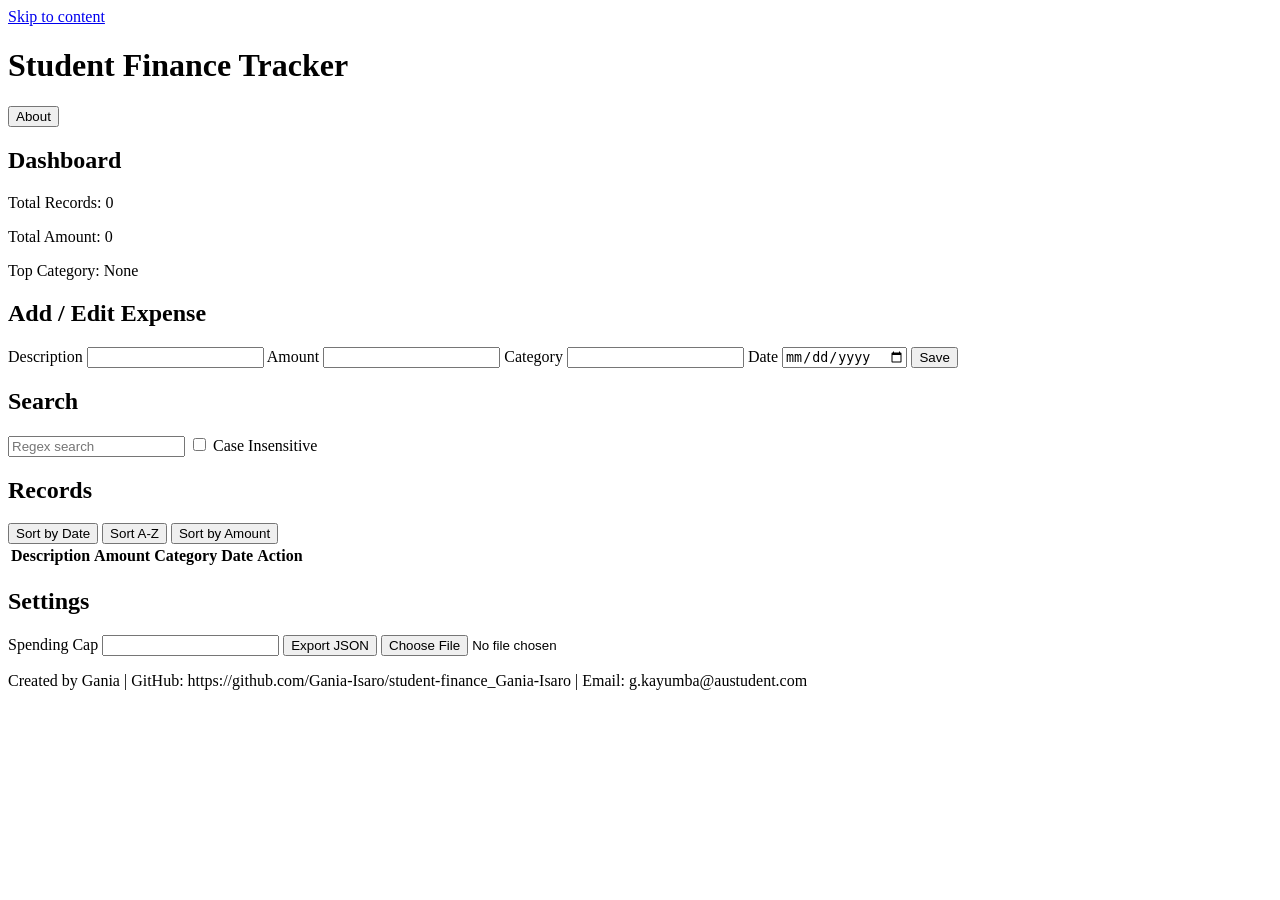
==== index.html @ bbc08b6c "HTML commit" ====
<!DOCTYPE html>
<html lang="en">
<head>
    <meta charset="UTF-8">
    <title>Student Finance Tracker</title>
    <meta name="viewport" content="width=device-width, initial-scale=1.0">
    <link rel="stylesheet" href="styles/style.css">
</head>
<body>

<a href="#main" class="skip-link">Skip to content</a>

<header>
    <h1>Student Finance Tracker</h1>
</header>

<nav>
    <button id="about-btn">About</button>
</nav>

<main id="main">

<section id="dashboard">
    <h2>Dashboard</h2>
    <p>Total Records: <span id="total-count">0</span></p>
    <p>Total Amount: <span id="total-amount">0</span></p>
    <p>Top Category: <span id="top-category">None</span></p>
    <div id="last-7-days"></div>

    <p id="cap-message" role="status" aria-live="polite"></p>
</section>

<section id="form-section">
    <h2>Add / Edit Expense</h2>

    <form id="expense-form">

        <label>Description
            <input type="text" id="description" required>
            <small class="error" id="desc-error"></small>
        </label>

        <label>Amount
            <input type="text" id="amount" required>
            <small class="error" id="amount-error"></small>
        </label>

        <label>Category
            <input type="text" id="category" required>
            <small class="error" id="category-error"></small>
        </label>

        <label>Date
            <input type="date" id="date" required>
            <small class="error" id="date-error"></small>
        </label>

        <button type="submit">Save</button>

    </form>
</section>

<section>
    <h2>Search</h2>

    <input type="text" id="search-input" placeholder="Regex search">
    <label>
        <input type="checkbox" id="case-checkbox">
        Case Insensitive
    </label>
</section>

<section>
    <h2>Records</h2>

    <div class="sort-buttons">
        <button id="sort-date">Sort by Date</button>
        <button id="sort-desc">Sort A-Z</button>
        <button id="sort-amount">Sort by Amount</button>
    </div>

    <table id="records-table">
        <thead>
            <tr>
                <th>Description</th>
                <th>Amount</th>
                <th>Category</th>
                <th>Date</th>
                <th>Action</th>
            </tr>
        </thead>
        <tbody></tbody>
    </table>
</section>

<section id="settings">
    <h2>Settings</h2>

    <label>Spending Cap
        <input type="number" id="cap-input">
    </label>

    <button id="export-btn">Export JSON</button>
    <input type="file" id="import-file">
</section>

</main>

<footer>
    <p>Created by Gania | GitHub: https://github.com/Gania-Isaro/student-finance_Gania-Isaro | Email: g.kayumba@austudent.com</p>
</footer>

<script type="module" src="scripts/app.js"></script>

</body>
</html>
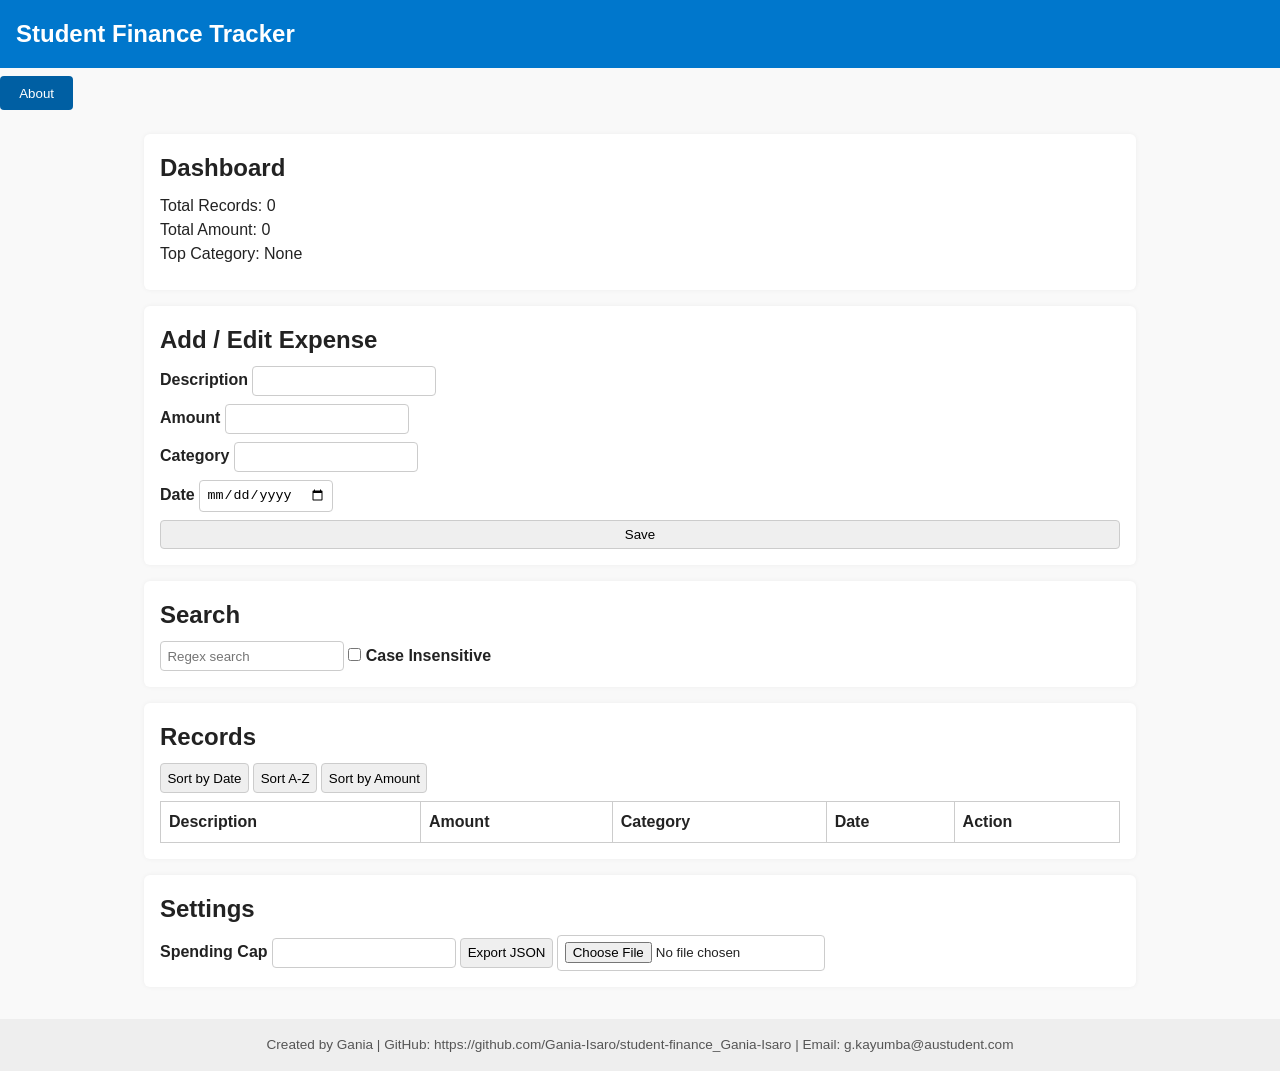
==== commit 4b6ab6c5: "Compressing all js files to form one" ====
--- a/index.html
+++ b/index.html
@@ -110,7 +110,7 @@
     <p>Created by Gania | GitHub: https://github.com/Gania-Isaro/student-finance_Gania-Isaro | Email: g.kayumba@austudent.com</p>
 </footer>
 
-<script type="module" src="scripts/app.js"></script>
+<script src="scripts/app.js"></script>
 
 </body>
 </html>
--- a/styles/style.css
+++ b/styles/style.css
@@ -0,0 +1,230 @@
+/* =============================
+   RESET AND BASIC STYLES
+============================= */
+* {
+  margin: 0;
+  padding: 0;
+  box-sizing: border-box;
+}
+
+body {
+  font-family: Arial, sans-serif;
+  line-height: 1.5;
+  background: #f9f9f9;
+  color: #222;
+  min-height: 100vh;
+}
+
+/* Links */
+a {
+  color: #0077cc;
+  text-decoration: none;
+}
+
+a:hover, a:focus {
+  text-decoration: underline;
+}
+
+/* Skip link */
+.skip-link {
+  position: absolute;
+  top: -50px;
+  left: 0;
+  background: #0077cc;
+  color: white;
+  padding: 8px 16px;
+  z-index: 100;
+  transition: top 0.3s;
+}
+.skip-link:focus {
+  top: 0;
+}
+
+/* =============================
+   HEADER AND NAV
+============================= */
+header {
+  background: #0077cc;
+  color: white;
+  padding: 1rem;
+}
+
+header h1 {
+  font-size: 1.5rem;
+}
+
+nav {
+  margin: 0.5rem 0;
+}
+
+nav button {
+  padding: 0.5rem 1rem;
+  margin-right: 0.5rem;
+  background: #005fa3;
+  color: white;
+  border: none;
+  border-radius: 4px;
+  cursor: pointer;
+}
+
+nav button:hover, nav button:focus {
+  background: #003f70;
+  outline: 2px solid #ffdd57;
+}
+
+/* =============================
+   MAIN SECTIONS
+============================= */
+main {
+  padding: 1rem;
+}
+
+section {
+  background: white;
+  padding: 1rem;
+  margin-bottom: 1rem;
+  border-radius: 6px;
+  box-shadow: 0 0 5px rgba(0,0,0,0.05);
+}
+
+/* Headings */
+section h2 {
+  margin-bottom: 0.5rem;
+}
+
+/* =============================
+   FORM STYLES
+============================= */
+form {
+  display: flex;
+  flex-direction: column;
+  gap: 0.5rem;
+}
+
+label {
+  font-weight: bold;
+}
+
+input, select, button {
+  padding: 0.4rem;
+  border-radius: 4px;
+  border: 1px solid #ccc;
+}
+
+input:focus, select:focus, button:focus {
+  outline: 2px solid #0077cc;
+  border-color: #0077cc;
+}
+
+/* Inline errors */
+.error {
+  color: #d93025;
+  font-size: 0.85rem;
+}
+
+/* =============================
+   TABLE STYLES
+============================= */
+table {
+  width: 100%;
+  border-collapse: collapse;
+  margin-top: 0.5rem;
+}
+
+th, td {
+  border: 1px solid #ccc;
+  padding: 0.5rem;
+  text-align: left;
+}
+
+tbody tr:nth-child(even) {
+  background: #f4f4f4;
+}
+
+/* Buttons in table */
+table button {
+  padding: 0.2rem 0.5rem;
+  background: #0077cc;
+  color: white;
+  border-radius: 4px;
+}
+
+table button:hover, table button:focus {
+  background: #005fa3;
+}
+
+/* =============================
+   DASHBOARD CHART
+============================= */
+#last-7-days {
+  display: flex;
+  gap: 4px;
+  margin-top: 0.5rem;
+}
+
+#last-7-days div {
+  flex: 1;
+  background: #0077cc;
+  border-radius: 4px;
+  transition: height 0.3s;
+}
+
+/* =============================
+   CARDS FOR MOBILE
+============================= */
+#cards-container {
+  display: none;
+  gap: 1rem;
+}
+
+.card {
+  padding: 0.5rem;
+  border: 1px solid #ccc;
+  border-radius: 6px;
+  background: white;
+  box-shadow: 0 2px 4px rgba(0,0,0,0.05);
+}
+
+/* =============================
+   FOOTER
+============================= */
+footer {
+  text-align: center;
+  padding: 1rem;
+  background: #eee;
+  font-size: 0.85rem;
+  color: #555;
+}
+
+/* =============================
+   MEDIA QUERIES
+============================= */
+/* Mobile first already done */
+
+/* Tablet */
+@media (min-width: 768px) {
+  nav {
+    display: flex;
+    gap: 0.5rem;
+  }
+  #cards-container {
+    display: none;
+  }
+  table {
+    display: table;
+  }
+}
+
+/* Desktop */
+@media (min-width: 1024px) {
+  main {
+    max-width: 1024px;
+    margin: 0 auto;
+  }
+  nav button {
+    padding: 0.6rem 1.2rem;
+  }
+  #last-7-days div {
+    height: 25px;
+  }
+}
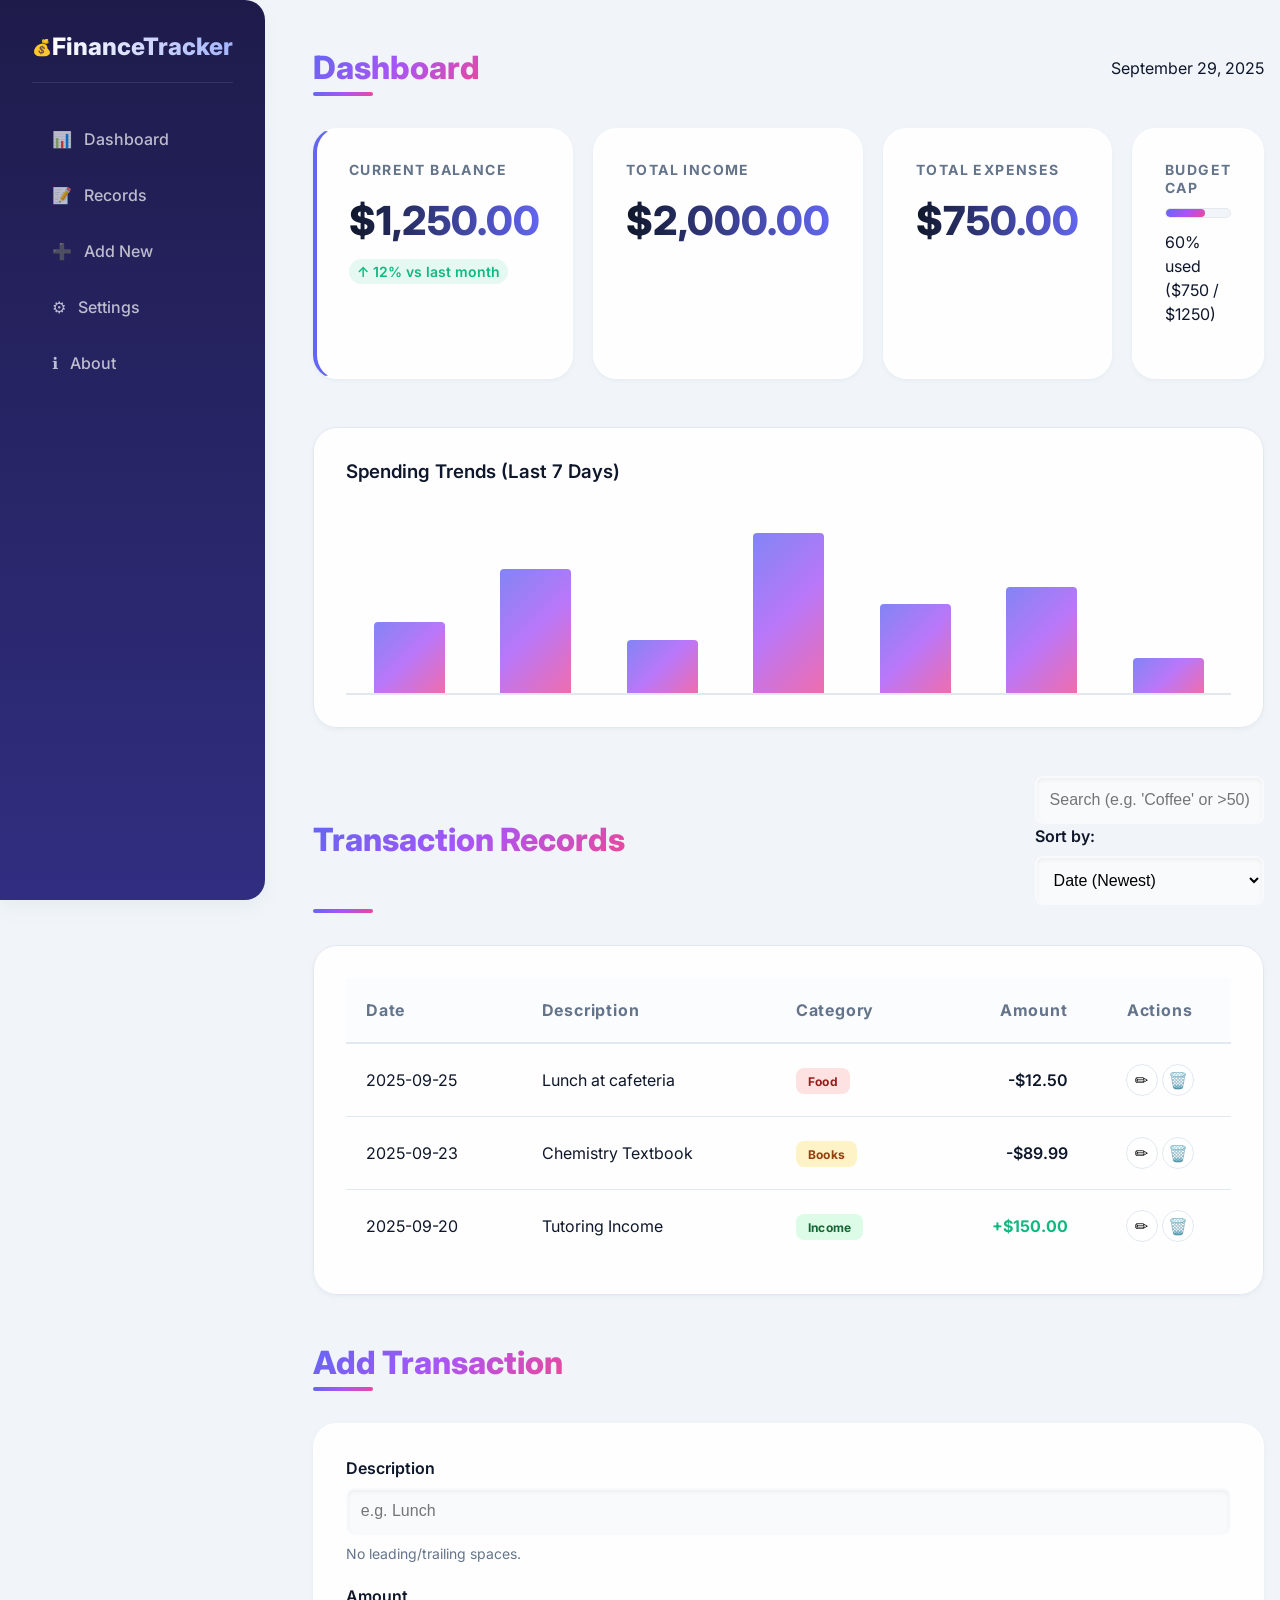
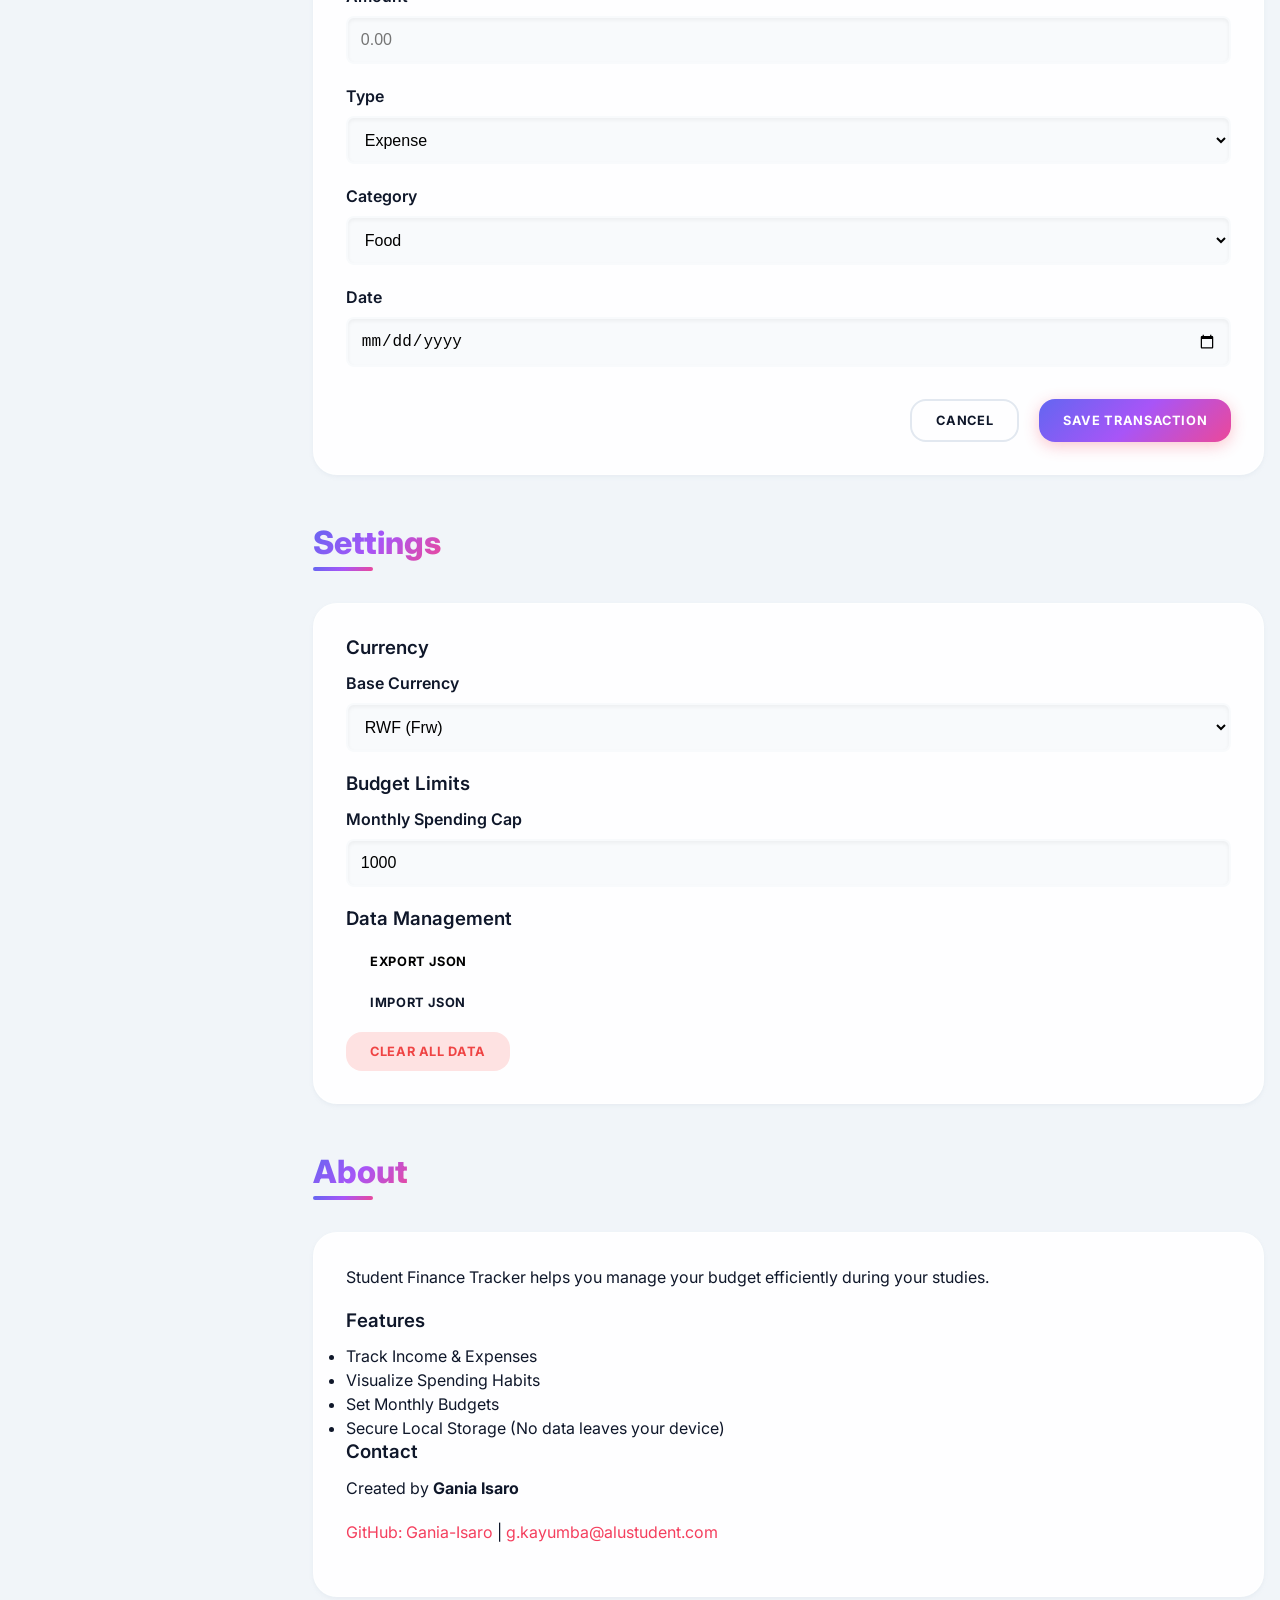
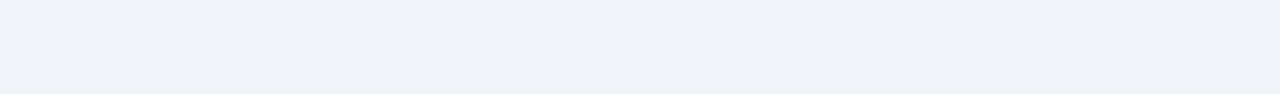
==== commit 5d40b79d: "Restucturing" ====
--- a/index.html
+++ b/index.html
@@ -1,116 +1,300 @@
 <!DOCTYPE html>
 <html lang="en">
+
 <head>
     <meta charset="UTF-8">
+    <meta name="viewport" content="width=device-width, initial-scale=1.0">
+    <meta name="description" content="A simple, responsive student finance tracker to manage budgets and transactions.">
     <title>Student Finance Tracker</title>
-    <meta name="viewport" content="width=device-width, initial-scale=1.0">
-    <link rel="stylesheet" href="styles/style.css">
+
+    <!-- Google Fonts for better typography -->
+    <link rel="preconnect" href="https://fonts.googleapis.com">
+    <link rel="preconnect" href="https://fonts.gstatic.com" crossorigin>
+    <link href="https://fonts.googleapis.com/css2?family=Inter:wght@300;400;500;600;700&display=swap" rel="stylesheet">
+
+    <!-- Custom styles for a premium look -->
+    <link rel="stylesheet" href="styles/variables.css">
+    <link rel="stylesheet" href="styles/base.css">
+    <link rel="stylesheet" href="styles/layout.css">
+    <link rel="stylesheet" href="styles/components.css">
 </head>
+
 <body>
-
-<a href="#main" class="skip-link">Skip to content</a>
-
-<header>
-    <h1>Student Finance Tracker</h1>
-</header>
-
-<nav>
-    <button id="about-btn">About</button>
-</nav>
-
-<main id="main">
-
-<section id="dashboard">
-    <h2>Dashboard</h2>
-    <p>Total Records: <span id="total-count">0</span></p>
-    <p>Total Amount: <span id="total-amount">0</span></p>
-    <p>Top Category: <span id="top-category">None</span></p>
-    <div id="last-7-days"></div>
-
-    <p id="cap-message" role="status" aria-live="polite"></p>
-</section>
-
-<section id="form-section">
-    <h2>Add / Edit Expense</h2>
-
-    <form id="expense-form">
-
-        <label>Description
-            <input type="text" id="description" required>
-            <small class="error" id="desc-error"></small>
-        </label>
-
-        <label>Amount
-            <input type="text" id="amount" required>
-            <small class="error" id="amount-error"></small>
-        </label>
-
-        <label>Category
-            <input type="text" id="category" required>
-            <small class="error" id="category-error"></small>
-        </label>
-
-        <label>Date
-            <input type="date" id="date" required>
-            <small class="error" id="date-error"></small>
-        </label>
-
-        <button type="submit">Save</button>
-
-    </form>
-</section>
-
-<section>
-    <h2>Search</h2>
-
-    <input type="text" id="search-input" placeholder="Regex search">
-    <label>
-        <input type="checkbox" id="case-checkbox">
-        Case Insensitive
-    </label>
-</section>
-
-<section>
-    <h2>Records</h2>
-
-    <div class="sort-buttons">
-        <button id="sort-date">Sort by Date</button>
-        <button id="sort-desc">Sort A-Z</button>
-        <button id="sort-amount">Sort by Amount</button>
+    <input type="checkbox" id="sidebar-toggle" class="visually-hidden">
+    <a href="#main-content" class="skip-link">Skip to main content</a>
+
+    <!-- ARIA Live Region for Status Updates -->
+    <div id="status-message" role="status" aria-live="polite" class="visually-hidden"></div>
+
+    <div class="app-container">
+        <!-- Sidebar Navigation - Access all key areas -->
+        <nav class="sidebar" aria-label="Main Navigation">
+            <div class="sidebar-header">
+                <span class="logo-icon">💰</span>
+                <h1 class="logo-text">FinanceTracker</h1>
+                <label for="sidebar-toggle" class="menu-toggle" aria-label="Toggle menu" role="button">
+                    <span class="hamburger">☰</span>
+                </label>
+            </div>
+
+            <ul class="nav-links">
+                <li><a href="#dashboard" class="nav-link">
+                        <span class="icon">📊</span> Dashboard
+                    </a></li>
+                <li><a href="#records" class="nav-link">
+                        <span class="icon">📝</span> Records
+                    </a></li>
+                <li><a href="#add-transaction" class="nav-link">
+                        <span class="icon">➕</span> Add New
+                    </a></li>
+                <li><a href="#settings" class="nav-link">
+                        <span class="icon">⚙️</span> Settings
+                    </a></li>
+                <li><a href="#about" class="nav-link">
+                        <span class="icon">ℹ️</span> About
+                    </a></li>
+            </ul>
+
+
+        </nav>
+
+        <!-- Main Content Area - Where the data lives -->
+        <main id="main-content" class="main-content">
+
+            <!-- Dashboard Section - Overview of financial health -->
+            <section id="dashboard" class="view-section">
+                <header class="section-header">
+                    <h2>Dashboard</h2>
+                    <div class="date-display">September 29, 2025</div>
+                </header>
+
+                <div class="stats-grid">
+                    <div class="stat-card balance" style="border-left: 4px solid var(--primary-color);">
+                        <h3>Current Balance</h3>
+                        <p class="amount">$1,250.00</p>
+                        <span class="trend positive">↑ 12% vs last month</span>
+                    </div>
+                    <div class="stat-card income">
+                        <h3>Total Income</h3>
+                        <p class="amount">$2,000.00</p>
+                    </div>
+                    <div class="stat-card expense">
+                        <h3>Total Expenses</h3>
+                        <p class="amount">$750.00</p>
+                    </div>
+                    <div class="stat-card budget">
+                        <h3>Budget Cap</h3>
+                        <div class="progress-bar-container">
+                            <div class="progress-bar" style="width: 60%"></div>
+                        </div>
+                        <p class="meta">60% used ($750 / $1250)</p>
+                    </div>
+                </div>
+
+                <!-- Chart Placeholder - Visualizing spending trends -->
+                <div class="chart-container">
+                    <h3>Spending Trends (Last 7 Days)</h3>
+                    <div class="chart-placeholder">
+                        <div class="bar" style="height: 40%; background: var(--accent-gradient);" title="Mon: $40">
+                        </div>
+                        <div class="bar" style="height: 70%; background: var(--accent-gradient);" title="Tue: $70">
+                        </div>
+                        <div class="bar" style="height: 30%; background: var(--accent-gradient);" title="Wed: $30">
+                        </div>
+                        <div class="bar" style="height: 90%; background: var(--accent-gradient);" title="Thu: $90">
+                        </div>
+                        <div class="bar" style="height: 50%; background: var(--accent-gradient);" title="Fri: $50">
+                        </div>
+                        <div class="bar" style="height: 60%; background: var(--accent-gradient);" title="Sat: $60">
+                        </div>
+                        <div class="bar" style="height: 20%; background: var(--accent-gradient);" title="Sun: $20">
+                        </div>
+                    </div>
+                </div>
+            </section>
+
+            <!-- Records Section - Detailed list of all transactions -->
+            <section id="records" class="view-section">
+                <header class="section-header">
+                    <h2>Transaction Records</h2>
+                    <div class="actions">
+                        <div class="search-box">
+                            <label for="search" class="visually-hidden">Search transactions</label>
+                            <input type="text" id="search" placeholder="Search (e.g. 'Coffee' or >50)">
+                        </div>
+                        <div class="sort-controls">
+                            <label for="sort">Sort by:</label>
+                            <select id="sort">
+                                <option value="date-desc">Date (Newest)</option>
+                                <option value="date-asc">Date (Oldest)</option>
+                                <option value="amount-desc">Amount (High-Low)</option>
+                                <option value="amount-asc">Amount (Low-High)</option>
+                            </select>
+                        </div>
+                    </div>
+                </header>
+
+                <!-- Responsive Table - Adapts to mobile screens -->
+                <div class="table-container">
+                    <table class="data-table">
+                        <thead>
+                            <tr>
+                                <th>Date</th>
+                                <th>Description</th>
+                                <th>Category</th>
+                                <th class="text-right">Amount</th>
+                                <th class="text-center">Actions</th>
+                            </tr>
+                        </thead>
+                        <tbody>
+                            <!-- Example Data Rows -->
+                            <tr>
+                                <td data-label="Date">2025-09-25</td>
+                                <td data-label="Description">Lunch at cafeteria</td>
+                                <td data-label="Category"><span class="badge category-food">Food</span></td>
+                                <td data-label="Amount" class="text-right amount-negative">-$12.50</td>
+                                <td data-label="Actions" class="text-center">
+                                    <button class="btn-icon edit" aria-label="Edit">✏️</button>
+                                    <button class="btn-icon delete" aria-label="Delete">🗑️</button>
+                                </td>
+                            </tr>
+                            <tr>
+                                <td data-label="Date">2025-09-23</td>
+                                <td data-label="Description">Chemistry Textbook</td>
+                                <td data-label="Category"><span class="badge category-books">Books</span></td>
+                                <td data-label="Amount" class="text-right amount-negative">-$89.99</td>
+                                <td data-label="Actions" class="text-center">
+                                    <button class="btn-icon edit" aria-label="Edit">✏️</button>
+                                    <button class="btn-icon delete" aria-label="Delete">🗑️</button>
+                                </td>
+                            </tr>
+                            <tr>
+                                <td data-label="Date">2025-09-20</td>
+                                <td data-label="Description">Tutoring Income</td>
+                                <td data-label="Category"><span class="badge category-income">Income</span></td>
+                                <td data-label="Amount" class="text-right amount-positive">+$150.00</td>
+                                <td data-label="Actions" class="text-center">
+                                    <button class="btn-icon edit" aria-label="Edit">✏️</button>
+                                    <button class="btn-icon delete" aria-label="Delete">🗑️</button>
+                                </td>
+                            </tr>
+                        </tbody>
+                    </table>
+                </div>
+            </section>
+
+            <!-- Add Transaction Section - Form to input new expenses/income -->
+            <section id="add-transaction" class="view-section">
+                <header class="section-header">
+                    <h2>Add Transaction</h2>
+                </header>
+                <form class="entry-form">
+                    <div class="form-group">
+                        <label for="desc">Description</label>
+                        <input type="text" id="desc" required placeholder="e.g. Lunch">
+                        <small class="hint">No leading/trailing spaces.</small>
+                    </div>
+
+                    <div class="form-row">
+                        <div class="form-group">
+                            <label for="amount">Amount</label>
+                            <input type="number" id="amount" step="0.01" required placeholder="0.00">
+                        </div>
+                        <div class="form-group">
+                            <label for="type">Type</label>
+                            <select id="type">
+                                <option value="expense">Expense</option>
+                                <option value="income">Income</option>
+                            </select>
+                        </div>
+                    </div>
+
+                    <div class="form-row">
+                        <div class="form-group">
+                            <label for="category">Category</label>
+                            <select id="category">
+                                <option value="Food">Food</option>
+                                <option value="Transport">Transport</option>
+                                <option value="Books">Books</option>
+                                <option value="Entertainment">Entertainment</option>
+                                <option value="Fees">Fees</option>
+                                <option value="Other">Other</option>
+                            </select>
+                        </div>
+                        <div class="form-group">
+                            <label for="date">Date</label>
+                            <input type="date" id="date" required>
+                        </div>
+                    </div>
+
+                    <div class="form-actions">
+                        <button type="button" class="btn btn-secondary">Cancel</button>
+                        <button type="submit" class="btn btn-primary">Save Transaction</button>
+                    </div>
+                </form>
+            </section>
+
+            <!-- Settings Section - Configure currency and budget limits -->
+            <section id="settings" class="view-section">
+                <header class="section-header">
+                    <h2>Settings</h2>
+                </header>
+                <div class="settings-card">
+                    <h3>Currency</h3>
+                    <div class="form-group">
+                        <label for="currency-select">Base Currency</label>
+                        <select id="currency-select">
+                            <option value="RWF">RWF (Frw)</option>
+                            <option value="USD">USD ($)</option>
+                            <option value="EUR">EUR (€)</option>
+                            <option value="GBP">GBP (£)</option>
+                        </select>
+                    </div>
+                    <h3>Budget Limits</h3>
+                    <div class="form-group">
+                        <label for="budget-cap">Monthly Spending Cap</label>
+                        <input type="number" id="budget-cap" value="1000">
+                    </div>
+
+                    <h3>Data Management</h3>
+                    <div class="data-actions">
+                        <button class="btn btn-outline">Export JSON</button>
+                        <label class="btn btn-outline">
+                            Import JSON <input type="file" hidden>
+                        </label>
+                        <button class="btn btn-danger">Clear All Data</button>
+                    </div>
+                </div>
+            </section>
+
+            <!-- About Section - Project info and contact details -->
+            <section id="about" class="view-section">
+                <header class="section-header">
+                    <h2>About</h2>
+                </header>
+                <div class="about-content">
+                    <p>Student Finance Tracker helps you manage your budget efficiently during your studies.</p>
+                    <h3>Features</h3>
+                    <ul>
+                        <li>Track Income & Expenses</li>
+                        <li>Visualize Spending Habits</li>
+                        <li>Set Monthly Budgets</li>
+                        <li>Secure Local Storage (No data leaves your device)</li>
+                    </ul>
+                    <h3>Contact</h3>
+                    <p>Created by <strong>Gania Isaro</strong></p>
+                    <p>
+                        <a href="https://github.com/Gania-Isaro" target="_blank">GitHub: Gania-Isaro</a> |
+                        <a href="mailto:g.kayumba@alustudent.com">g.kayumba@alustudent.com</a>
+                    </p>
+                </div>
+            </section>
+
+        </main>
     </div>
 
-    <table id="records-table">
-        <thead>
-            <tr>
-                <th>Description</th>
-                <th>Amount</th>
-                <th>Category</th>
-                <th>Date</th>
-                <th>Action</th>
-            </tr>
-        </thead>
-        <tbody></tbody>
-    </table>
-</section>
-
-<section id="settings">
-    <h2>Settings</h2>
-
-    <label>Spending Cap
-        <input type="number" id="cap-input">
-    </label>
-
-    <button id="export-btn">Export JSON</button>
-    <input type="file" id="import-file">
-</section>
-
-</main>
-
-<footer>
-    <p>Created by Gania | GitHub: https://github.com/Gania-Isaro/student-finance_Gania-Isaro | Email: g.kayumba@austudent.com</p>
-</footer>
-
-<script src="scripts/app.js"></script>
-
+    <!-- Main Logic (Pending Implementation) -->
+    <script type="module" src="scripts/app.js"></script>
 </body>
-</html>
+
+</html>
--- a/styles/variables.css
+++ b/styles/variables.css
@@ -0,0 +1,82 @@
+:root {
+    /* "Vibrant Glass" Theme */
+
+    /* Primary: Electric Indigo */
+    --primary-color: #6366f1;
+    --primary-dark: #4338ca;
+    --primary-light: #e0e7ff;
+
+    /* Secondary: Teal/Cyan */
+    --secondary-color: #06b6d4;
+
+    /* Accent: Hot Pink/Rose */
+    --accent-color: #f43f5e;
+
+    /* Gradients */
+    --accent-gradient: linear-gradient(135deg, #6366f1 0%, #a855f7 50%, #ec4899 100%);
+    --card-gradient: linear-gradient(145deg, #ffffff, #f8fafc);
+    --sidebar-gradient: linear-gradient(180deg, #1e1b4b 0%, #312e81 100%);
+
+    /* Backgrounds */
+    --background-body: #f1f5f9;
+    /* Light Grey */
+    --background-card: rgba(255, 255, 255, 0.9);
+    /* Slight transparency */
+
+    /* Text */
+    --text-main: #0f172a;
+    --text-muted: #64748b;
+    --text-on-dark: #f8fafc;
+
+    /* Status Colors */
+    --danger-color: #ef4444;
+    --success-color: #10b981;
+    --warning-color: #f59e0b;
+
+    /* Typography */
+    --font-main: 'Outfit', 'Inter', system-ui, sans-serif;
+    /* Outfit is trendy */
+    --font-size-sm: 0.875rem;
+    --font-size-base: 1rem;
+    --font-size-lg: 1.125rem;
+    --font-size-xl: 1.5rem;
+    --font-size-2xl: 2rem;
+
+    /* Spacing */
+    --spacing-xs: 0.5rem;
+    --spacing-sm: 0.75rem;
+    --spacing-md: 1.25rem;
+    /* More generous spacing */
+    --spacing-lg: 2rem;
+    --spacing-xl: 3rem;
+
+    /* Borders */
+    --radius-sm: 0.5rem;
+    --radius-md: 1rem;
+    --radius-lg: 1.5rem;
+    /* Very rounded 'modern' feel */
+    --border-color: #e2e8f0;
+
+    /* Shadows (Neumorphic/Glassy) */
+    --shadow-sm: 0 2px 4px rgba(148, 163, 184, 0.1);
+    --shadow-md: 0 8px 16px rgba(148, 163, 184, 0.1);
+    --shadow-lg: 0 12px 24px rgba(148, 163, 184, 0.15), 0 0 0 1px rgba(255, 255, 255, 0.5) inset;
+    --shadow-colored: 0 10px 20px -5px rgba(99, 102, 241, 0.4);
+}
+
+/* Dark Mode Overrides - "Cyber Dark" */
+@media (prefers-color-scheme: dark) {
+    :root {
+        --background-body: #0f172a;
+        /* Deep Navy */
+        --background-card: rgba(30, 41, 59, 0.7);
+        /* Deep Slate Glass */
+        --text-main: #f1f5f9;
+        --text-muted: #94a3b8;
+        --border-color: rgba(148, 163, 184, 0.1);
+        --shadow-sm: 0 2px 4px rgba(0, 0, 0, 0.2);
+        --shadow-md: 0 8px 16px rgba(0, 0, 0, 0.3);
+        --shadow-lg: 0 12px 24px rgba(0, 0, 0, 0.4), 0 0 0 1px rgba(255, 255, 255, 0.05) inset;
+        --card-gradient: linear-gradient(145deg, #1e293b, #0f172a);
+    }
+}
--- a/styles/base.css
+++ b/styles/base.css
@@ -0,0 +1,99 @@
+/* Reset & Base Styles */
+*,
+*::before,
+*::after {
+    box-sizing: border-box;
+    margin: 0;
+    padding: 0;
+}
+
+html {
+    scroll-behavior: smooth;
+    font-size: 100%;
+}
+
+body {
+    font-family: var(--font-main);
+    background-color: var(--background-body);
+    color: var(--text-main);
+    line-height: 1.5;
+    -webkit-font-smoothing: antialiased;
+}
+
+/* Typography */
+h1,
+h2,
+h3,
+h4,
+h5,
+h6 {
+    font-weight: 600;
+    line-height: 1.25;
+    margin-bottom: var(--spacing-sm);
+}
+
+p {
+    margin-bottom: var(--spacing-md);
+}
+
+a {
+    color: var(--accent-color);
+    text-decoration: none;
+    transition: color 0.2s ease;
+}
+
+a:hover {
+    color: var(--primary-dark);
+    text-decoration: underline;
+}
+
+mark {
+    background-color: var(--warning-color);
+    color: var(--text-main);
+    padding: 0 4px;
+    border-radius: 4px;
+    font-weight: 600;
+}
+
+/* Utilities */
+.visually-hidden {
+    position: absolute;
+    width: 1px;
+    height: 1px;
+    padding: 0;
+    margin: -1px;
+    overflow: hidden;
+    clip: rect(0, 0, 0, 0);
+    white-space: nowrap;
+    border: 0;
+}
+
+.text-right {
+    text-align: right;
+}
+
+.text-center {
+    text-align: center;
+}
+
+/* Buttons */
+button {
+    cursor: pointer;
+    font-family: inherit;
+    border: none;
+    background: none;
+}
+
+.skip-link {
+    position: absolute;
+    top: -40px;
+    left: 0;
+    background: var(--primary-color);
+    color: white;
+    padding: 8px;
+    z-index: 100;
+}
+
+.skip-link:focus {
+    top: 0;
+}
--- a/styles/layout.css
+++ b/styles/layout.css
@@ -0,0 +1,156 @@
+/* Layout Grid: Sidebar + Content */
+.app-container {
+    display: flex;
+    min-height: 100vh;
+    flex-direction: column;
+}
+
+/* Sidebar Navigation (Updated Design) */
+.sidebar {
+    background: var(--sidebar-gradient);
+    border-right: none;
+    width: 100%;
+    padding: var(--spacing-md);
+    display: flex;
+    flex-direction: column;
+    position: relative;
+    /* Changed from sticky for better mobile flow */
+    z-index: 100;
+    color: var(--text-on-dark);
+    box-shadow: var(--shadow-md);
+}
+
+.sidebar-header {
+    display: flex;
+    align-items: center;
+    justify-content: space-between;
+    margin-bottom: var(--spacing-lg);
+    padding-bottom: var(--spacing-md);
+    border-bottom: 1px solid rgba(255, 255, 255, 0.1);
+}
+
+.logo-text {
+    font-size: var(--font-size-xl);
+    background: linear-gradient(to right, #ffffff, #a5b4fc);
+    background-clip: text;
+    -webkit-background-clip: text;
+    -webkit-text-fill-color: transparent;
+    font-weight: 800;
+    margin: 0;
+}
+
+.menu-toggle {
+    display: block;
+    /* Show on mobile */
+    font-size: 1.5rem;
+    cursor: pointer;
+    color: white;
+}
+
+.nav-links {
+    list-style: none;
+    margin-bottom: auto;
+    display: none;
+    /* Hidden on mobile by default */
+    flex-direction: column;
+    gap: var(--spacing-xs);
+}
+
+.nav-link {
+    display: flex;
+    align-items: center;
+    padding: var(--spacing-sm) var(--spacing-md);
+    color: rgba(255, 255, 255, 0.7);
+    border-radius: var(--radius-md);
+    font-weight: 500;
+    transition: all 0.2s ease;
+}
+
+.nav-link:hover {
+    background: rgba(255, 255, 255, 0.1);
+    color: #ffffff;
+    transform: translateX(4px);
+}
+
+.nav-link .icon {
+    margin-right: var(--spacing-sm);
+}
+
+/* Mobile Menu Toggle (Checkbox Hack) */
+#sidebar-toggle:checked~.app-container .sidebar .nav-links {
+    display: flex;
+}
+
+#sidebar-toggle:checked~.app-container .sidebar {
+    height: auto;
+}
+
+
+
+/* Main Content Area */
+.main-content {
+    flex: 1;
+    padding: var(--spacing-lg);
+    max-width: 1400px;
+    width: 100%;
+    margin: 0 auto;
+    /* Removed display:none logic to fix "Empty Page" */
+}
+
+/* View Sections - Stacked with spacing */
+.view-section {
+    display: block;
+    /* Always visible */
+    margin-bottom: var(--spacing-xl);
+    scroll-margin-top: 100px;
+    /* For sticky header */
+    animation: fadeIn 0.5s ease-out;
+}
+
+/* Layout Animation */
+@keyframes fadeIn {
+    from {
+        opacity: 0;
+        transform: translateY(20px);
+    }
+
+    to {
+        opacity: 1;
+        transform: translateY(0);
+    }
+}
+
+/* Tablet & Desktop Layout */
+@media (min-width: 768px) {
+    .app-container {
+        flex-direction: row;
+    }
+
+    .sidebar {
+        width: 280px;
+        height: 100vh;
+        position: sticky;
+        top: 0;
+        padding: var(--spacing-lg);
+        border-radius: 0 20px 20px 0;
+        /* Unique styling */
+    }
+
+    .menu-toggle {
+        display: none;
+    }
+
+    .nav-links {
+        display: flex;
+    }
+
+
+
+    .main-content {
+        padding: var(--spacing-xl);
+    }
+
+    #sidebar-toggle:checked~.app-container .sidebar {
+        height: 100vh;
+    }
+}
--- a/styles/components.css
+++ b/styles/components.css
@@ -0,0 +1,395 @@
+/* Component Styles - Vibrant Theme */
+
+/* Header */
+.section-header {
+    display: flex;
+    flex-wrap: wrap;
+    align-items: center;
+    justify-content: space-between;
+    margin-bottom: var(--spacing-lg);
+    gap: var(--spacing-md);
+    position: relative;
+    padding-bottom: var(--spacing-xs);
+}
+
+.section-header h2 {
+    font-size: var(--font-size-2xl);
+    font-weight: 800;
+    margin: 0;
+    background: var(--accent-gradient);
+    -webkit-background-clip: text;
+    -webkit-text-fill-color: transparent;
+}
+
+.section-header::after {
+    content: '';
+    position: absolute;
+    bottom: 0;
+    left: 0;
+    width: 60px;
+    height: 4px;
+    background: var(--accent-gradient);
+    border-radius: 2px;
+}
+
+/* Stats Grid */
+.stats-grid {
+    display: grid;
+    grid-template-columns: 1fr;
+    gap: var(--spacing-md);
+    margin-bottom: var(--spacing-xl);
+}
+
+/* Content Cards (Glassmorphism) */
+.stat-card,
+.settings-card,
+.about-content,
+.chart-container,
+.table-container,
+.entry-form {
+    background: var(--background-card);
+    padding: var(--spacing-lg);
+    border-radius: var(--radius-lg);
+    box-shadow: var(--shadow-sm);
+    border: 1px solid rgba(255, 255, 255, 0.5);
+    backdrop-filter: blur(10px);
+    /* Glass effect */
+    transition: transform 0.3s ease, box-shadow 0.3s ease;
+}
+
+.stat-card:hover,
+.settings-card:hover {
+    transform: translateY(-5px);
+    box-shadow: var(--shadow-colored);
+}
+
+.stat-card h3 {
+    font-size: var(--font-size-sm);
+    color: var(--text-muted);
+    text-transform: uppercase;
+    letter-spacing: 0.1em;
+    font-weight: 700;
+    margin-bottom: var(--spacing-sm);
+}
+
+.stat-card .amount {
+    font-size: 2.5rem;
+    /* Bigger impact */
+    font-weight: 800;
+    color: var(--text-main);
+    margin: 0;
+    background: linear-gradient(to right, var(--text-main), var(--primary-color));
+    -webkit-background-clip: text;
+    -webkit-text-fill-color: transparent;
+}
+
+.stat-card .trend.positive {
+    color: var(--success-color);
+    font-weight: 600;
+    font-size: var(--font-size-sm);
+    display: inline-block;
+    margin-top: var(--spacing-xs);
+    background: rgba(16, 185, 129, 0.1);
+    padding: 2px 8px;
+    border-radius: 99px;
+}
+
+/* Progress Bar */
+.progress-bar-container {
+    background-color: var(--background-body);
+    height: 10px;
+    border-radius: 99px;
+    margin: var(--spacing-sm) 0;
+    overflow: hidden;
+    border: 1px solid rgba(0, 0, 0, 0.05);
+}
+
+.progress-bar {
+    background-image: var(--accent-gradient);
+    height: 100%;
+    border-radius: 99px;
+}
+
+/* Table Styles - Modern */
+.table-container {
+    overflow-x: auto;
+    -webkit-overflow-scrolling: touch;
+    /* Smooth scroll on iOS */
+    border-radius: var(--radius-lg);
+    box-shadow: var(--shadow-sm);
+    border: 1px solid var(--border-color);
+    max-width: 100%;
+    /* Ensure it doesn't break layout */
+}
+
+.data-table {
+    width: 100%;
+    border-collapse: separate;
+    border-spacing: 0;
+    background: transparent;
+    text-align: left;
+}
+
+.data-table th {
+    background-color: rgba(248, 250, 252, 0.5);
+    border-bottom: 2px solid var(--border-color);
+    color: var(--text-muted);
+    font-weight: 700;
+    letter-spacing: 0.05em;
+    padding: var(--spacing-md);
+}
+
+.data-table td {
+    border-bottom: 1px solid var(--border-color);
+    padding: var(--spacing-md);
+    vertical-align: middle;
+}
+
+.data-table tr:last-child td {
+    border-bottom: none;
+}
+
+/* Badges */
+.badge {
+    padding: 0.35rem 0.75rem;
+    border-radius: 8px;
+    font-weight: 700;
+    letter-spacing: 0.02em;
+    font-size: 0.75rem;
+}
+
+.category-food {
+    background: #fee2e2;
+    color: #991b1b;
+}
+
+.category-transport {
+    background: #e0f2fe;
+    color: #075985;
+}
+
+.category-books {
+    background: #fef3c7;
+    color: #92400e;
+}
+
+.category-income {
+    background: #dcfce7;
+    color: #166534;
+}
+
+.amount-positive {
+    color: var(--success-color);
+    font-weight: 700;
+}
+
+.amount-negative {
+    color: var(--text-main);
+    font-weight: 600;
+}
+
+/* Inputs & Forms */
+.form-group {
+    margin-bottom: var(--spacing-md);
+}
+
+label {
+    display: block;
+    margin-bottom: var(--spacing-xs);
+    font-weight: 600;
+    color: var(--text-main);
+}
+
+input,
+select,
+textarea {
+    width: 100%;
+    background: #f8fafc;
+    border: 2px solid transparent;
+    padding: 0.8rem;
+    border-radius: var(--radius-sm);
+    box-shadow: inset 0 2px 4px rgba(0, 0, 0, 0.05);
+    transition: all 0.2s;
+    font-size: var(--font-size-base);
+}
+
+input:focus,
+select:focus {
+    outline: none;
+    background: #fff;
+    border-color: var(--primary-color);
+    box-shadow: 0 0 0 4px rgba(99, 102, 241, 0.1);
+}
+
+.hint {
+    display: block;
+    margin-top: 0.5rem;
+    font-size: var(--font-size-sm);
+    color: var(--text-muted);
+}
+
+.form-actions {
+    display: flex;
+    justify-content: flex-end;
+    gap: var(--spacing-md);
+    margin-top: var(--spacing-lg);
+}
+
+/* Buttons */
+.btn {
+    padding: 0.75rem 1.5rem;
+    border-radius: var(--radius-md);
+    font-weight: 700;
+    text-transform: uppercase;
+    font-size: 0.8rem;
+    letter-spacing: 0.05em;
+    cursor: pointer;
+    transition: all 0.2s;
+}
+
+.btn-primary {
+    background-image: var(--accent-gradient);
+    box-shadow: 0 4px 15px rgba(244, 63, 94, 0.3);
+    color: white;
+    border: none;
+}
+
+.btn-primary:hover {
+    transform: translateY(-2px) scale(1.02);
+    box-shadow: 0 8px 25px rgba(244, 63, 94, 0.4);
+}
+
+.btn-secondary {
+    background-color: transparent;
+    border: 2px solid var(--border-color);
+    color: var(--text-main);
+}
+
+.btn-secondary:hover {
+    background-color: var(--background-body);
+    border-color: var(--text-muted);
+}
+
+.btn-danger {
+    background-color: #fee2e2;
+    color: #ef4444;
+    border: none;
+}
+
+.btn-danger:hover {
+    background-color: #fecaca;
+    transform: translateY(-1px);
+}
+
+.btn-icon {
+    width: 32px;
+    height: 32px;
+    border-radius: 50%;
+    display: inline-flex;
+    align-items: center;
+    justify-content: center;
+    border: 1px solid var(--border-color);
+    background: white;
+    font-size: 1rem;
+    cursor: pointer;
+    transition: all 0.2s;
+}
+
+.btn-icon:hover {
+    border-color: var(--primary-color);
+    transform: scale(1.1);
+}
+
+/* Placeholder Chart */
+.chart-container {
+    background: var(--background-card);
+    padding: var(--spacing-lg);
+    border-radius: var(--radius-lg);
+    margin-top: var(--spacing-lg);
+    border: 1px solid var(--border-color);
+}
+
+.chart-placeholder {
+    height: 200px;
+    display: flex;
+    align-items: flex-end;
+    justify-content: space-around;
+    padding-top: var(--spacing-md);
+    border-bottom: 2px solid var(--border-color);
+}
+
+.bar {
+    width: 8%;
+    background-color: var(--accent-color);
+    border-radius: 4px 4px 0 0;
+    opacity: 0.8;
+    transition: height 0.3s ease;
+}
+
+.bar:hover {
+    opacity: 1;
+}
+
+/* Media Queries for Components */
+@media (min-width: 768px) {
+    .stats-grid {
+        grid-template-columns: repeat(2, 1fr);
+    }
+
+    .form-row {
+        grid-template-columns: 1fr 1fr;
+    }
+}
+
+@media (min-width: 1024px) {
+    .stats-grid {
+        grid-template-columns: repeat(4, 1fr);
+    }
+}
+
+/* Mobile Table: Card View */
+@media (max-width: 767px) {
+    .data-table thead {
+        display: none;
+    }
+
+    .data-table,
+    .data-table tbody,
+    .data-table tr,
+    .data-table td {
+        display: block;
+        width: 100%;
+    }
+
+    .data-table tr {
+        margin-bottom: var(--spacing-md);
+        border: 1px solid var(--border-color);
+        border-radius: var(--radius-md);
+        background: var(--background-card);
+        padding: var(--spacing-sm);
+        box-shadow: var(--shadow-sm);
+    }
+
+    .data-table td {
+        text-align: right;
+        padding-left: 50%;
+        position: relative;
+        border-bottom: 1px solid #f1f5f9;
+        display: flex;
+        justify-content: space-between;
+        align-items: center;
+    }
+
+    .data-table td::before {
+        content: attr(data-label);
+        font-weight: 700;
+        color: var(--text-muted);
+        text-align: left;
+    }
+
+    .data-table td:last-child {
+        border-bottom: 0;
+        justify-content: flex-end;
+        gap: var(--spacing-sm);
+    }
+}
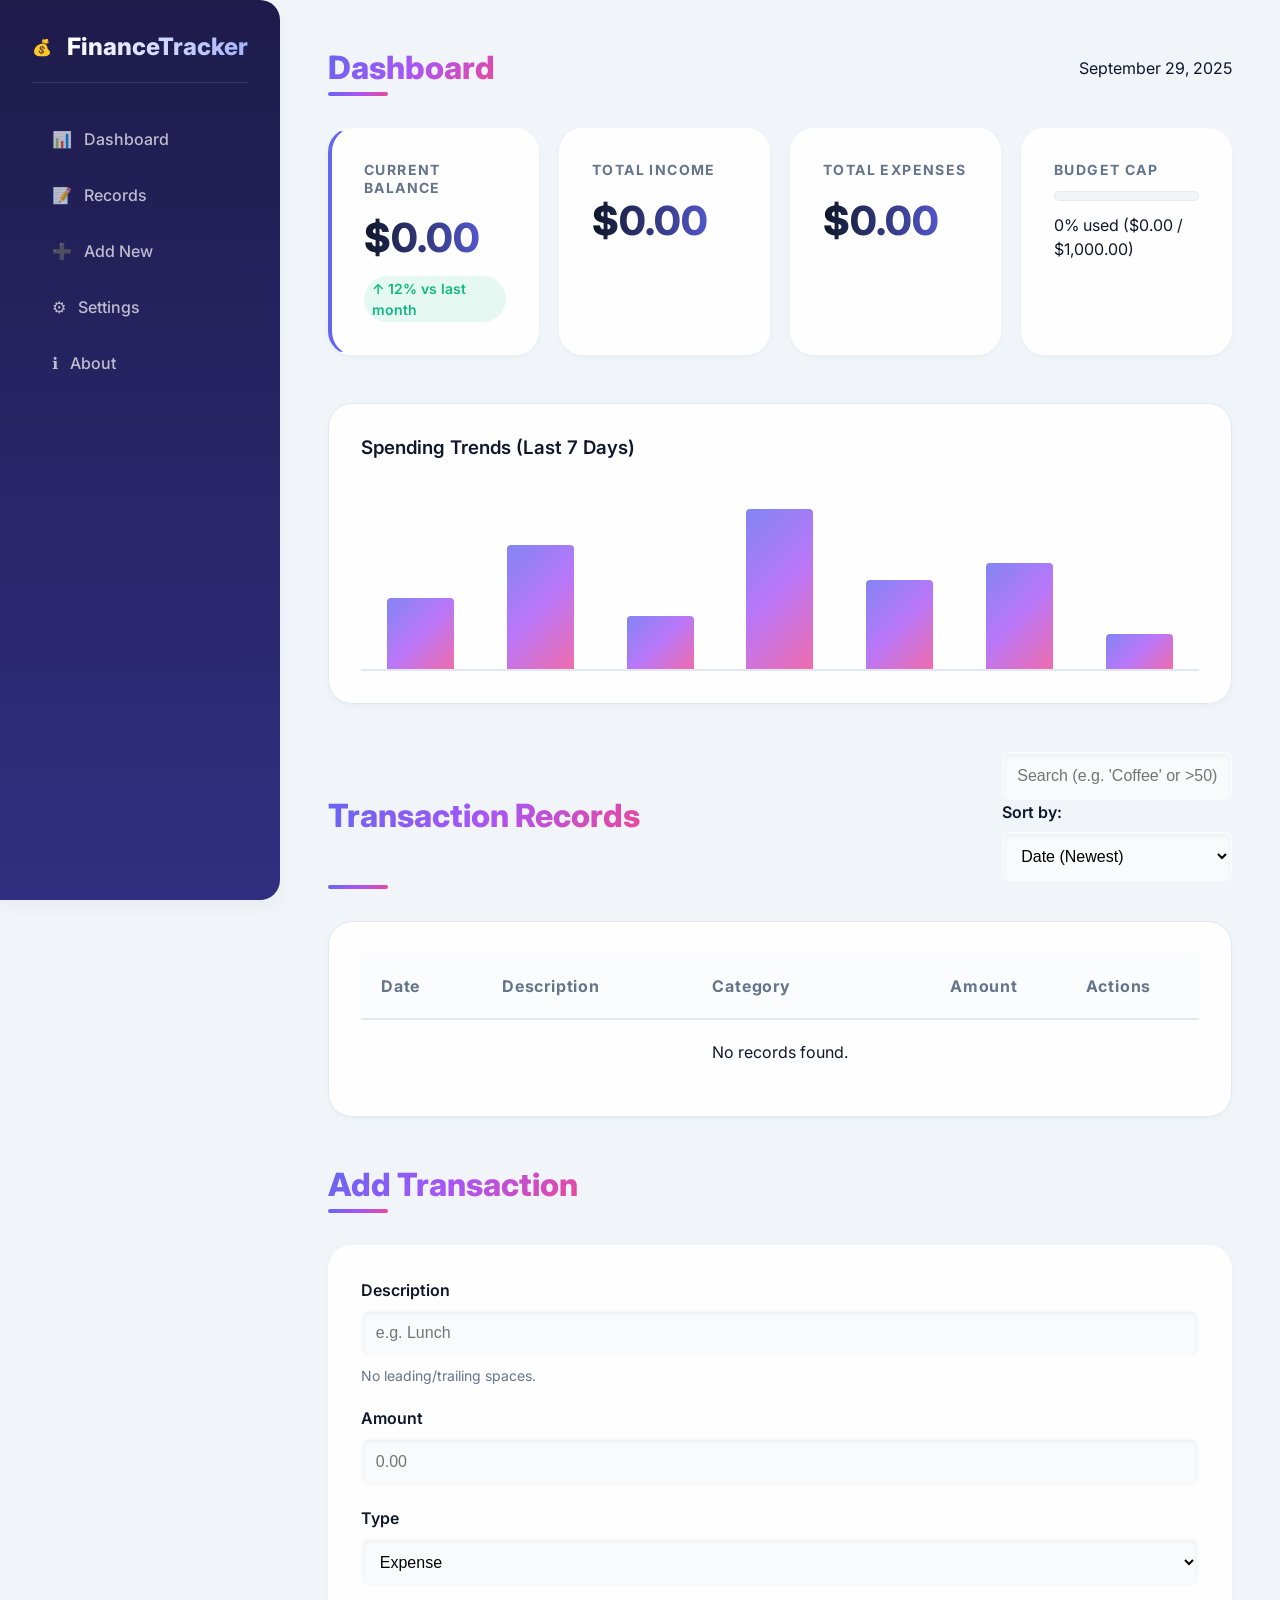
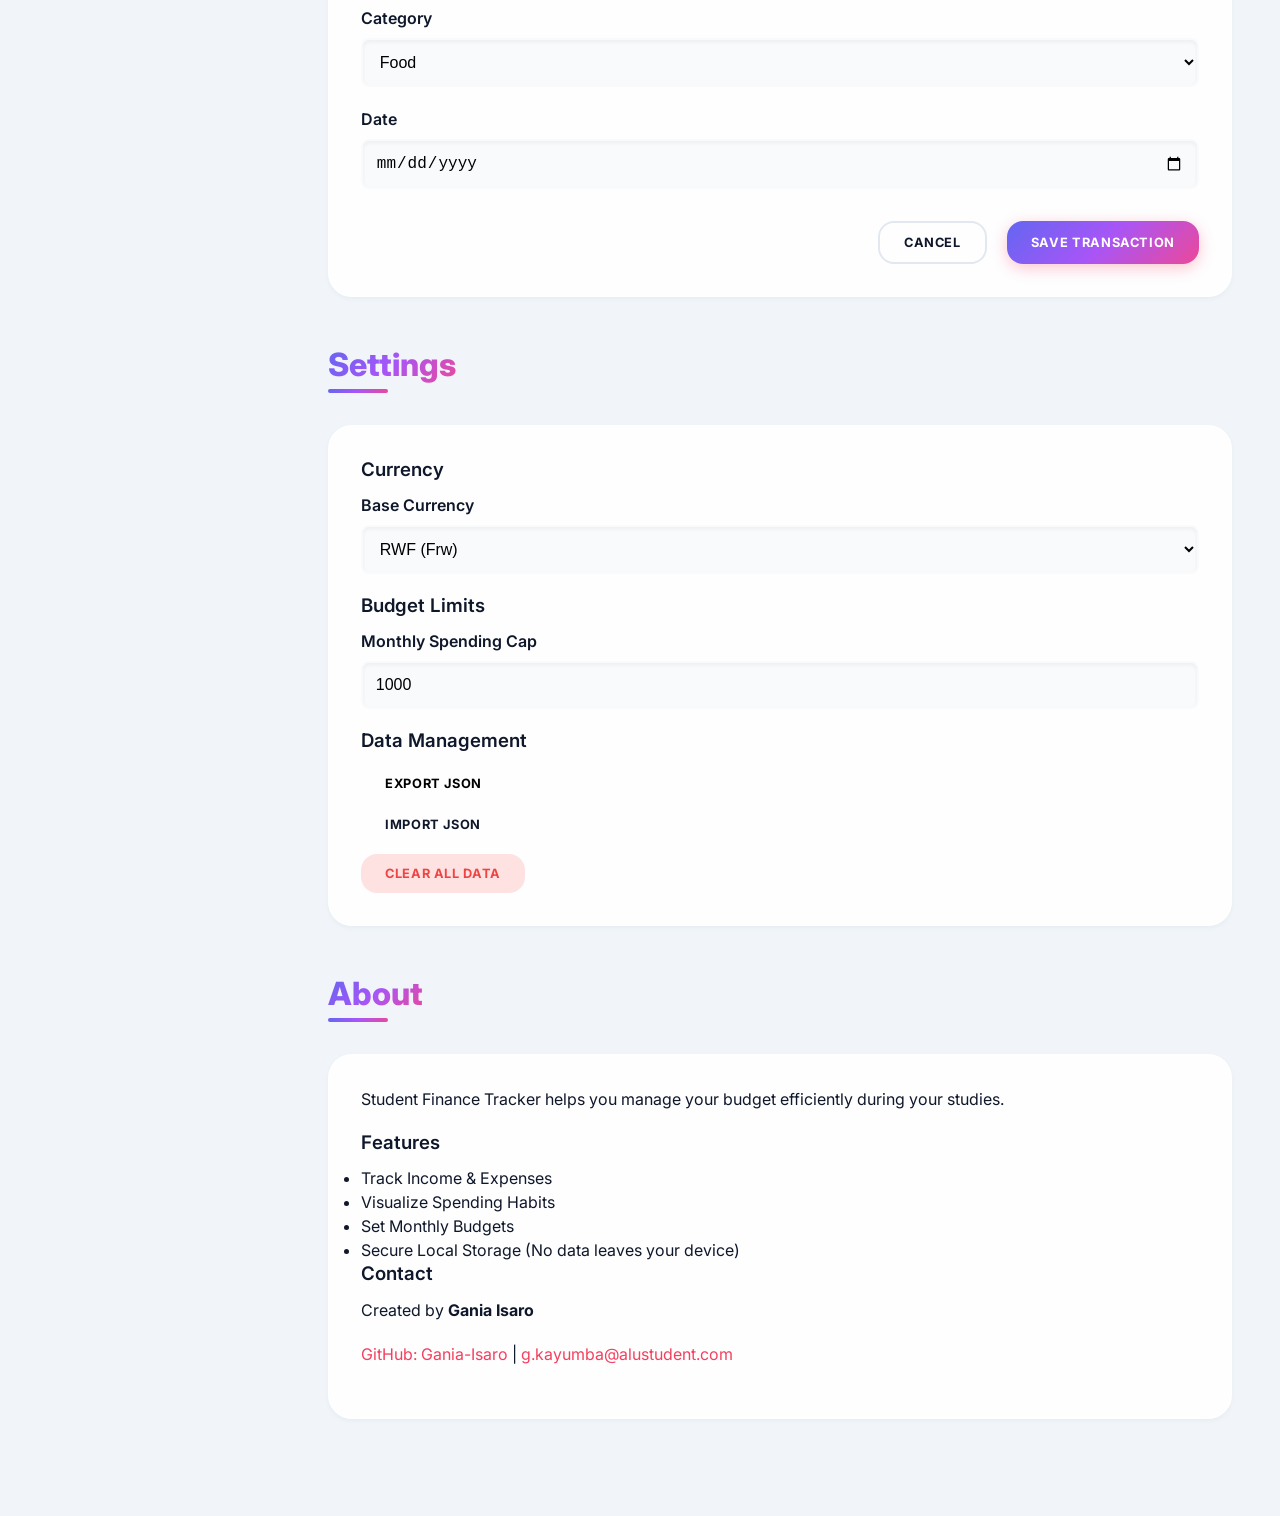
==== commit 4ccce021: "Adding some functionalities" ====
--- a/index.html
+++ b/index.html
@@ -127,8 +127,10 @@
                             <select id="sort">
                                 <option value="date-desc">Date (Newest)</option>
                                 <option value="date-asc">Date (Oldest)</option>
+                                <option value="category-asc">Category (A-Z)</option>
+                                <option value="category-desc">Category (Z-A)</option>
+                                <option value="amount-asc">Amount (Low-High)</option>
                                 <option value="amount-desc">Amount (High-Low)</option>
-                                <option value="amount-asc">Amount (Low-High)</option>
                             </select>
                         </div>
                     </div>
@@ -294,7 +296,14 @@
     </div>
 
     <!-- Main Logic (Pending Implementation) -->
-    <script type="module" src="scripts/app.js"></script>
+    <!-- Main Logic: Loading scripts sequentially for file:// support (no ES Modules) -->
+    <script src="scripts/utils.js"></script>
+    <script src="scripts/storage.js"></script>
+    <script src="scripts/validators.js"></script>
+    <script src="scripts/state.js"></script>
+    <script src="scripts/ui.js"></script>
+    <script src="scripts/search.js"></script>
+    <script src="scripts/app.js"></script>
 </body>
 
 </html>
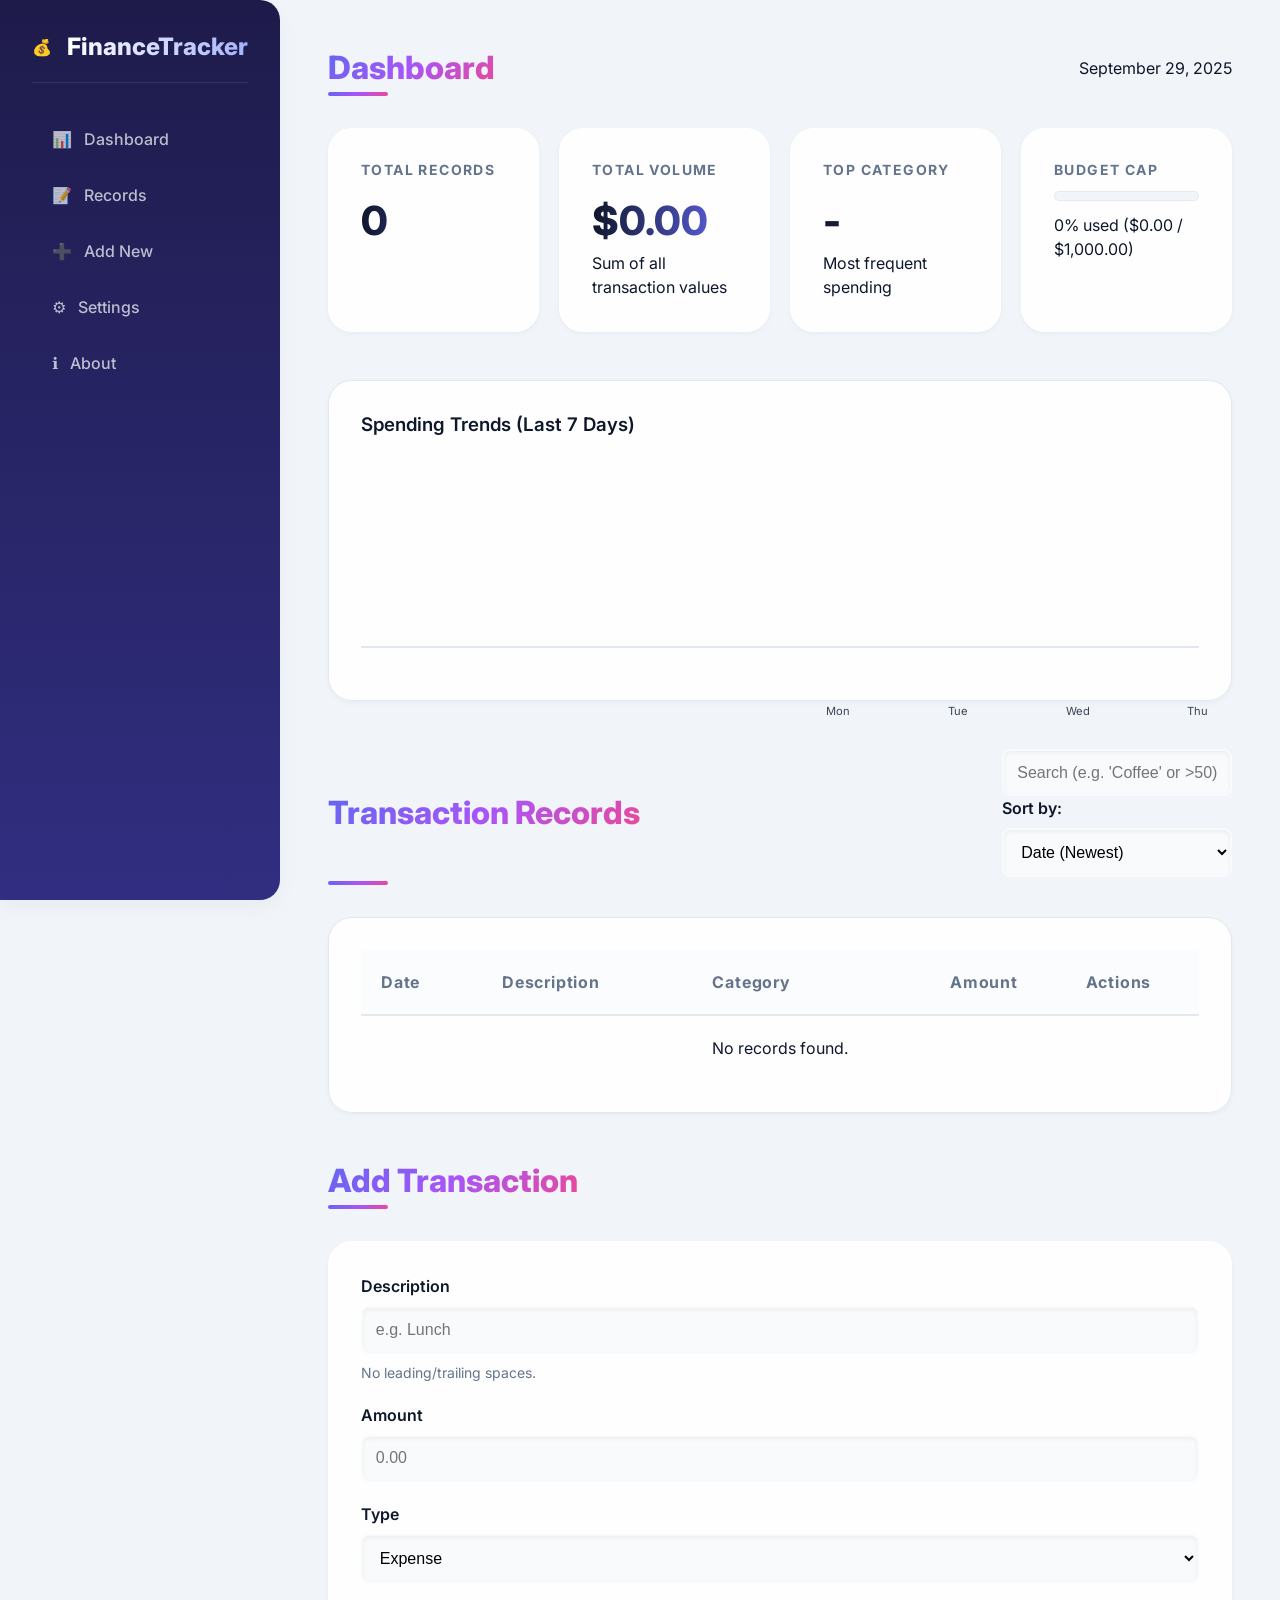
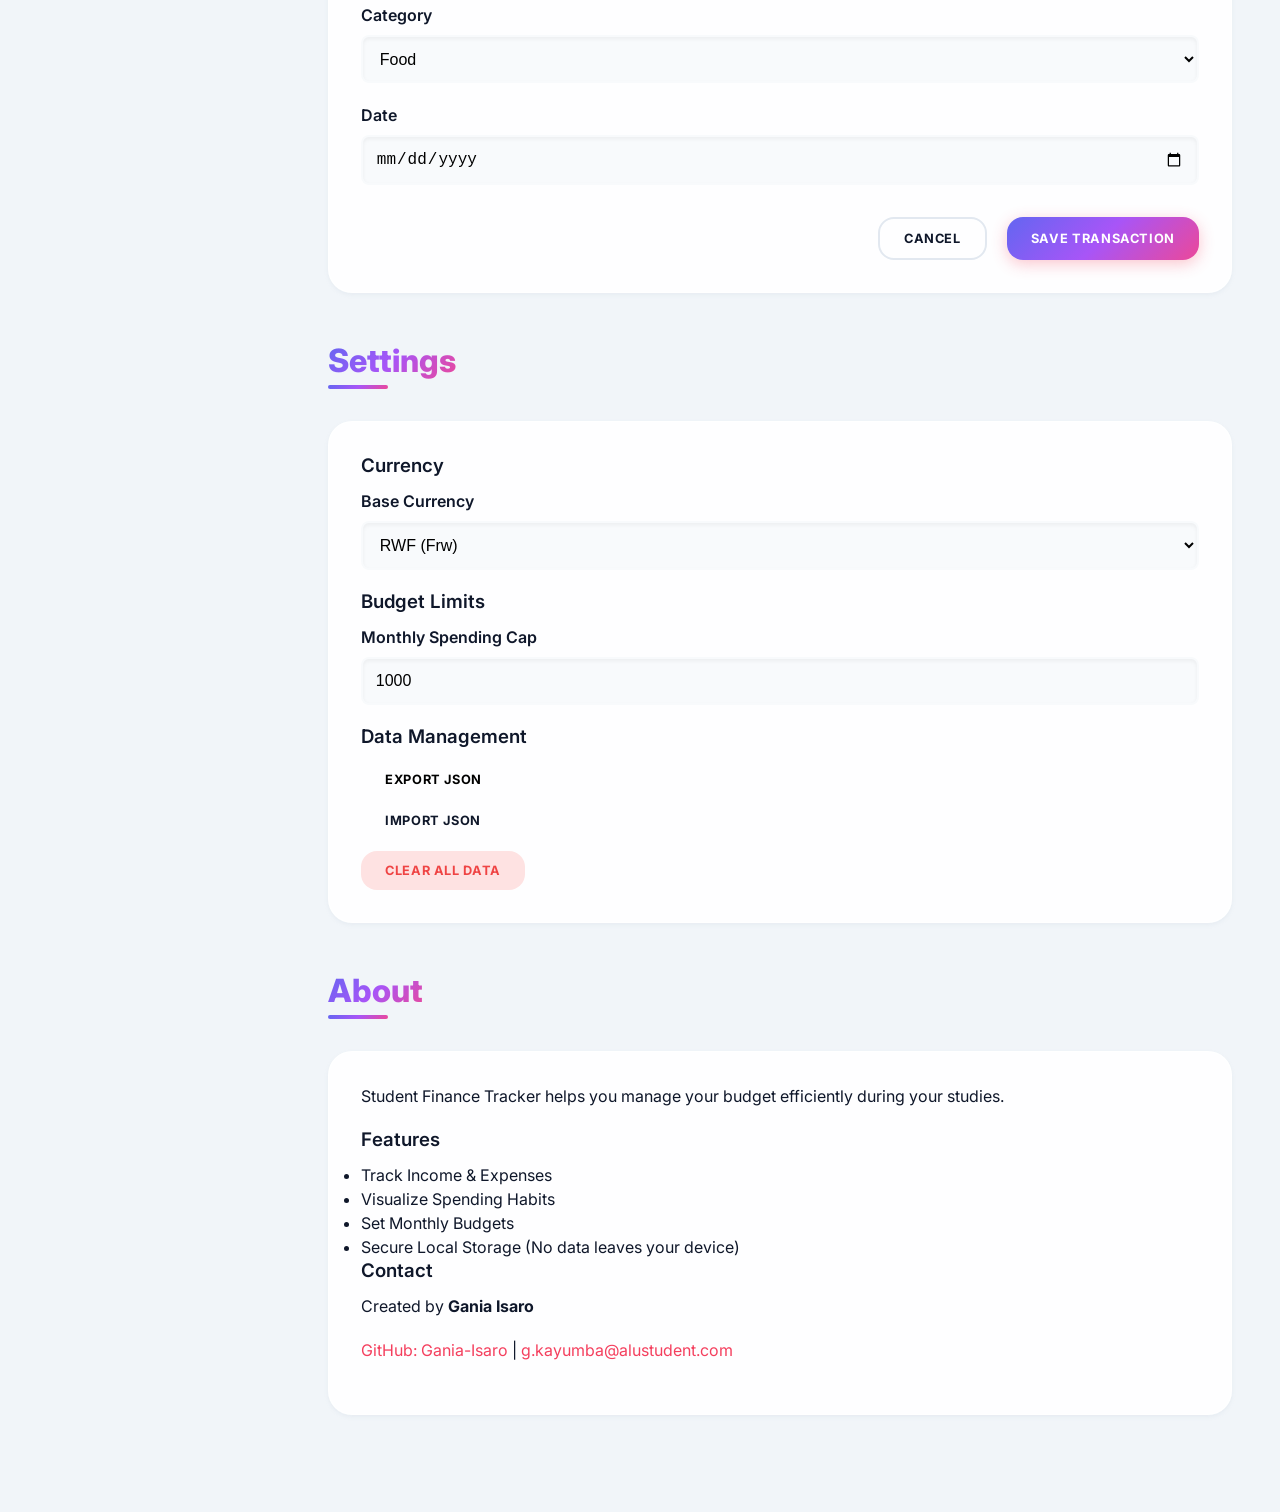
==== commit 784d428e: "Improving dashboard" ====
--- a/index.html
+++ b/index.html
@@ -69,25 +69,26 @@
                 </header>
 
                 <div class="stats-grid">
-                    <div class="stat-card balance" style="border-left: 4px solid var(--primary-color);">
-                        <h3>Current Balance</h3>
-                        <p class="amount">$1,250.00</p>
-                        <span class="trend positive">↑ 12% vs last month</span>
-                    </div>
-                    <div class="stat-card income">
-                        <h3>Total Income</h3>
-                        <p class="amount">$2,000.00</p>
-                    </div>
-                    <div class="stat-card expense">
-                        <h3>Total Expenses</h3>
-                        <p class="amount">$750.00</p>
+                    <div class="stat-card total-records">
+                        <h3>Total Records</h3>
+                        <p class="amount">0</p>
+                    </div>
+                    <div class="stat-card total-volume">
+                        <h3>Total Volume</h3>
+                        <p class="amount">$0.00</p>
+                        <span class="meta">Sum of all transaction values</span>
+                    </div>
+                    <div class="stat-card top-category">
+                        <h3>Top Category</h3>
+                        <p class="amount">-</p>
+                        <span class="meta">Most frequent spending</span>
                     </div>
                     <div class="stat-card budget">
                         <h3>Budget Cap</h3>
                         <div class="progress-bar-container">
-                            <div class="progress-bar" style="width: 60%"></div>
-                        </div>
-                        <p class="meta">60% used ($750 / $1250)</p>
+                            <div class="progress-bar" style="width: 0%"></div>
+                        </div>
+                        <p class="meta">0% used</p>
                     </div>
                 </div>
 
@@ -283,6 +284,8 @@
                         <li>Set Monthly Budgets</li>
                         <li>Secure Local Storage (No data leaves your device)</li>
                     </ul>
+
+
                     <h3>Contact</h3>
                     <p>Created by <strong>Gania Isaro</strong></p>
                     <p>
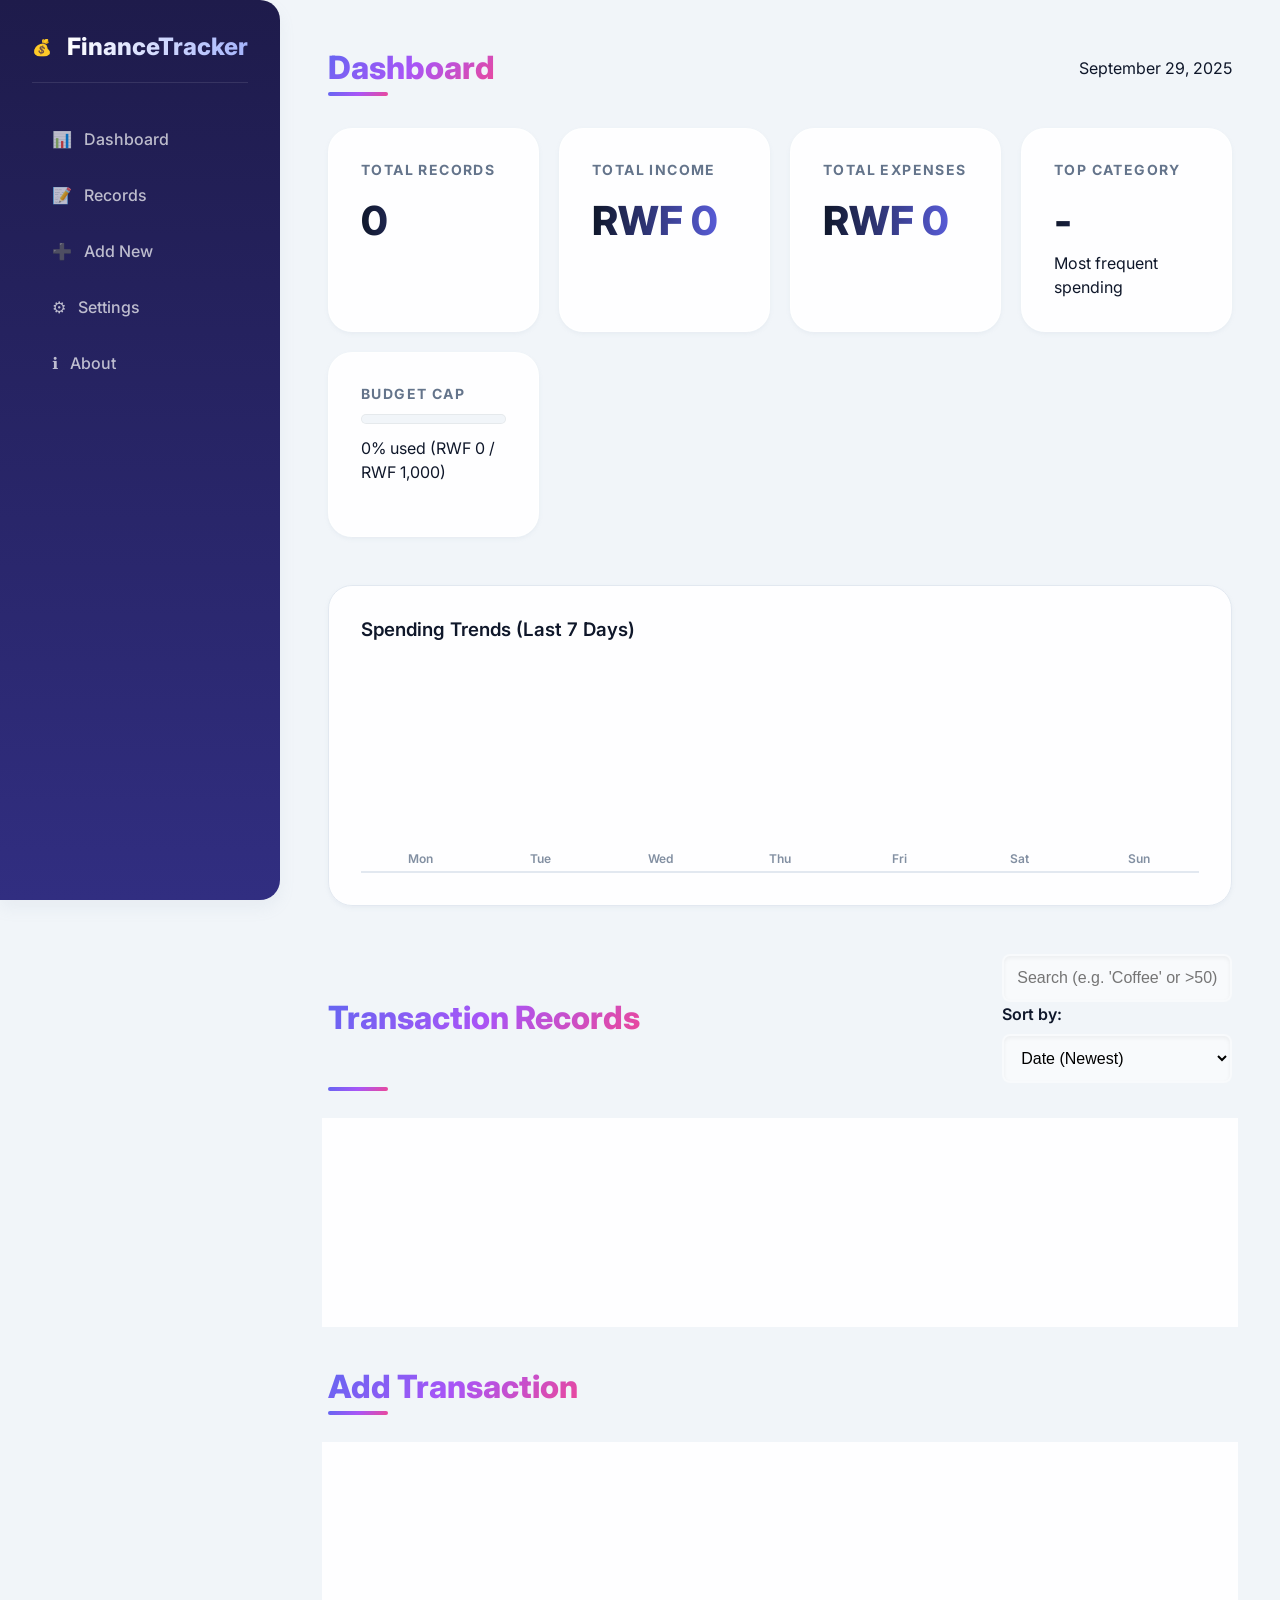
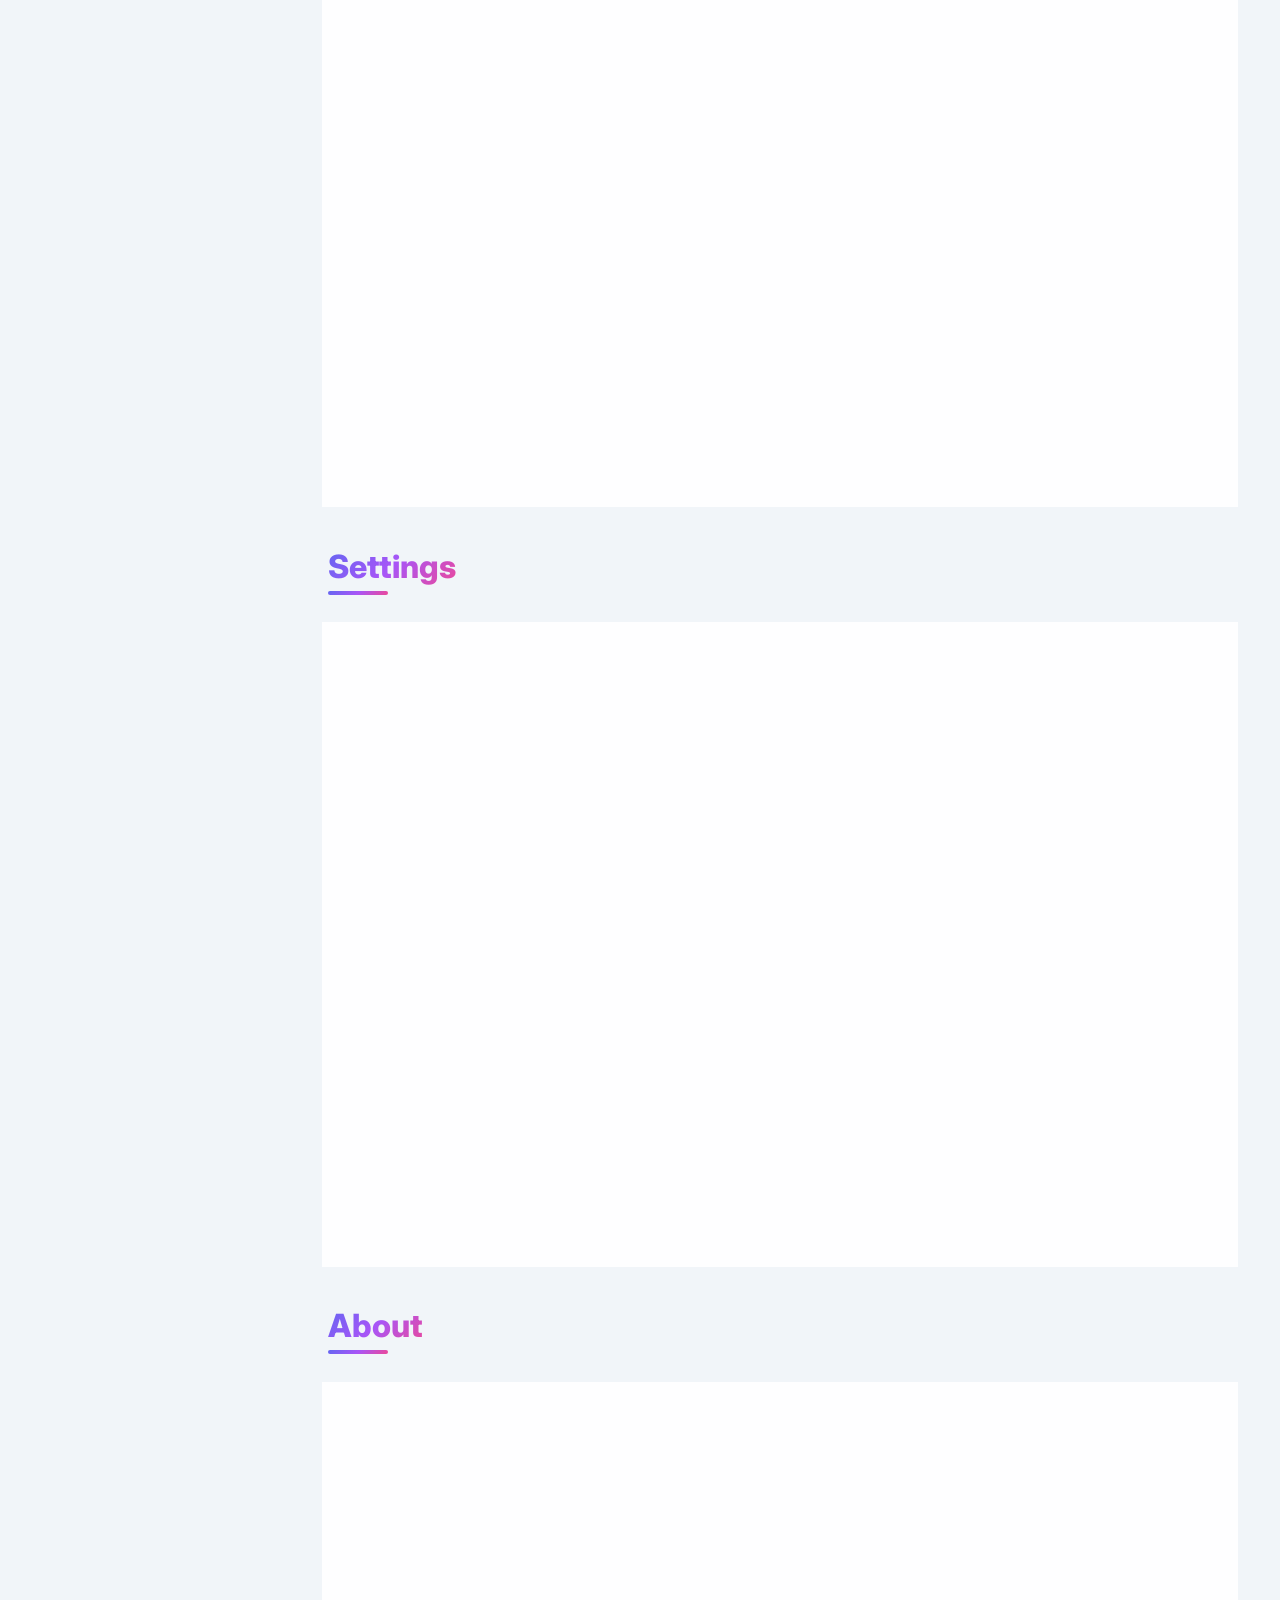
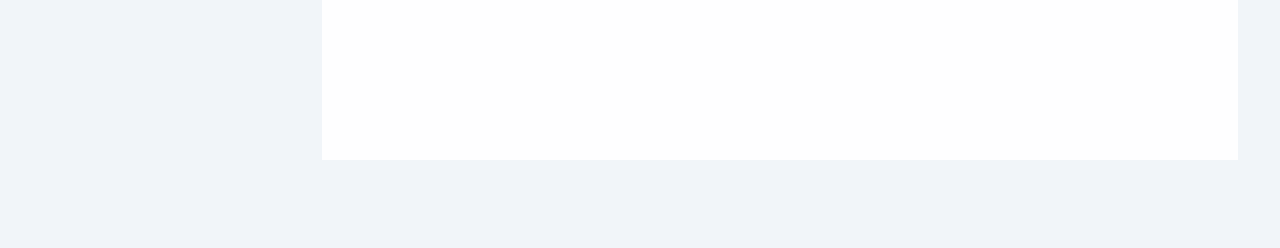
==== commit e08a44f8: "Structuring settings" ====
--- a/index.html
+++ b/index.html
@@ -73,10 +73,13 @@
                         <h3>Total Records</h3>
                         <p class="amount">0</p>
                     </div>
-                    <div class="stat-card total-volume">
-                        <h3>Total Volume</h3>
+                    <div class="stat-card total-income">
+                        <h3>Total Income</h3>
                         <p class="amount">$0.00</p>
-                        <span class="meta">Sum of all transaction values</span>
+                    </div>
+                    <div class="stat-card total-expense">
+                        <h3>Total Expenses</h3>
+                        <p class="amount">$0.00</p>
                     </div>
                     <div class="stat-card top-category">
                         <h3>Top Category</h3>
@@ -243,29 +246,44 @@
                     <h2>Settings</h2>
                 </header>
                 <div class="settings-card">
-                    <h3>Currency</h3>
-                    <div class="form-group">
-                        <label for="currency-select">Base Currency</label>
-                        <select id="currency-select">
-                            <option value="RWF">RWF (Frw)</option>
-                            <option value="USD">USD ($)</option>
-                            <option value="EUR">EUR (€)</option>
-                            <option value="GBP">GBP (£)</option>
-                        </select>
-                    </div>
-                    <h3>Budget Limits</h3>
-                    <div class="form-group">
-                        <label for="budget-cap">Monthly Spending Cap</label>
-                        <input type="number" id="budget-cap" value="1000">
-                    </div>
-
-                    <h3>Data Management</h3>
-                    <div class="data-actions">
-                        <button class="btn btn-outline">Export JSON</button>
-                        <label class="btn btn-outline">
-                            Import JSON <input type="file" hidden>
-                        </label>
-                        <button class="btn btn-danger">Clear All Data</button>
+                    <div class="setting-item">
+                        <h3>Appearance</h3>
+                        <div class="form-group flex-between">
+                            <label for="theme-toggle">Dark Mode</label>
+                            <button id="theme-toggle" class="btn btn-secondary">Switch Theme</button>
+                        </div>
+                    </div>
+
+                    <div class="setting-item">
+                        <h3>Currency</h3>
+                        <div class="form-group">
+                            <label for="currency-select">Display Currency</label>
+                            <select id="currency-select">
+                                <option value="RWF">RWF (Frw)</option>
+                                <option value="USD">USD ($)</option>
+                                <option value="EUR">EUR (€)</option>
+                                <option value="GBP">GBP (£)</option>
+                            </select>
+                        </div>
+                    </div>
+
+                    <div class="setting-item">
+                        <h3>Budget Limits</h3>
+                        <div class="form-group">
+                            <label for="budget-cap">Monthly Spending Cap (Base RWF)</label>
+                            <input type="number" id="budget-cap" value="1000">
+                        </div>
+                    </div>
+
+                    <div class="setting-item">
+                        <h3>Data Management</h3>
+                        <div class="data-actions">
+                            <button id="export-btn" class="btn btn-outline">Export JSON</button>
+                            <label class="btn btn-outline">
+                                Import JSON <input type="file" id="import-input" hidden accept=".json">
+                            </label>
+                            <button id="clear-btn" class="btn btn-danger">Clear All Data</button>
+                        </div>
                     </div>
                 </div>
             </section>
--- a/styles/variables.css
+++ b/styles/variables.css
@@ -65,18 +65,16 @@
 }
 
 /* Dark Mode Overrides - "Cyber Dark" */
-@media (prefers-color-scheme: dark) {
-    :root {
-        --background-body: #0f172a;
-        /* Deep Navy */
-        --background-card: rgba(30, 41, 59, 0.7);
-        /* Deep Slate Glass */
-        --text-main: #f1f5f9;
-        --text-muted: #94a3b8;
-        --border-color: rgba(148, 163, 184, 0.1);
-        --shadow-sm: 0 2px 4px rgba(0, 0, 0, 0.2);
-        --shadow-md: 0 8px 16px rgba(0, 0, 0, 0.3);
-        --shadow-lg: 0 12px 24px rgba(0, 0, 0, 0.4), 0 0 0 1px rgba(255, 255, 255, 0.05) inset;
-        --card-gradient: linear-gradient(145deg, #1e293b, #0f172a);
-    }
+[data-theme="dark"] {
+    --background-body: #0f172a;
+    /* Deep Navy */
+    --background-card: rgba(30, 41, 59, 0.7);
+    /* Deep Slate Glass */
+    --text-main: #f1f5f9;
+    --text-muted: #94a3b8;
+    --border-color: rgba(148, 163, 184, 0.1);
+    --shadow-sm: 0 2px 4px rgba(0, 0, 0, 0.2);
+    --shadow-md: 0 8px 16px rgba(0, 0, 0, 0.3);
+    --shadow-lg: 0 12px 24px rgba(0, 0, 0, 0.4), 0 0 0 1px rgba(255, 255, 255, 0.05) inset;
+    --card-gradient: linear-gradient(145deg, #1e293b, #0f172a);
 }
--- a/styles/components.css
+++ b/styles/components.css
@@ -18,6 +18,7 @@
     margin: 0;
     background: var(--accent-gradient);
     -webkit-background-clip: text;
+    background-clip: text;
     -webkit-text-fill-color: transparent;
 }
 
@@ -80,6 +81,7 @@
     margin: 0;
     background: linear-gradient(to right, var(--text-main), var(--primary-color));
     -webkit-background-clip: text;
+    background-clip: text;
     -webkit-text-fill-color: transparent;
 }
 
@@ -131,9 +133,9 @@
 }
 
 .data-table th {
-    background-color: rgba(248, 250, 252, 0.5);
+    background-color: rgba(248, 250, 252, 0.8);
     border-bottom: 2px solid var(--border-color);
-    color: var(--text-muted);
+    color: var(--text-main);
     font-weight: 700;
     letter-spacing: 0.05em;
     padding: var(--spacing-md);
@@ -310,11 +312,13 @@
 }
 
 .chart-placeholder {
-    height: 200px;
+    height: 220px;
     display: flex;
     align-items: flex-end;
     justify-content: space-around;
     padding-top: var(--spacing-md);
+    padding-bottom: 25px;
+    /* Space for labels */
     border-bottom: 2px solid var(--border-color);
 }
 
@@ -324,10 +328,23 @@
     border-radius: 4px 4px 0 0;
     opacity: 0.8;
     transition: height 0.3s ease;
+    position: relative;
+    /* For absolute labels */
 }
 
 .bar:hover {
     opacity: 1;
+}
+
+.bar-label {
+    position: absolute;
+    bottom: -22px;
+    left: 50%;
+    transform: translateX(-50%);
+    font-size: 0.75rem;
+    font-weight: 600;
+    color: var(--text-muted);
+    white-space: nowrap;
 }
 
 /* Media Queries for Components */
@@ -347,19 +364,14 @@
     }
 }
 
-/* Mobile Table: Card View */
+/* Mobile Table: Card View - DISABLED to show headers */
 @media (max-width: 767px) {
+    /* 
     .data-table thead {
         display: none;
-    }
-
-    .data-table,
-    .data-table tbody,
-    .data-table tr,
-    .data-table td {
-        display: block;
-        width: 100%;
-    }
+    } 
+    */
+
 
     .data-table tr {
         margin-bottom: var(--spacing-md);
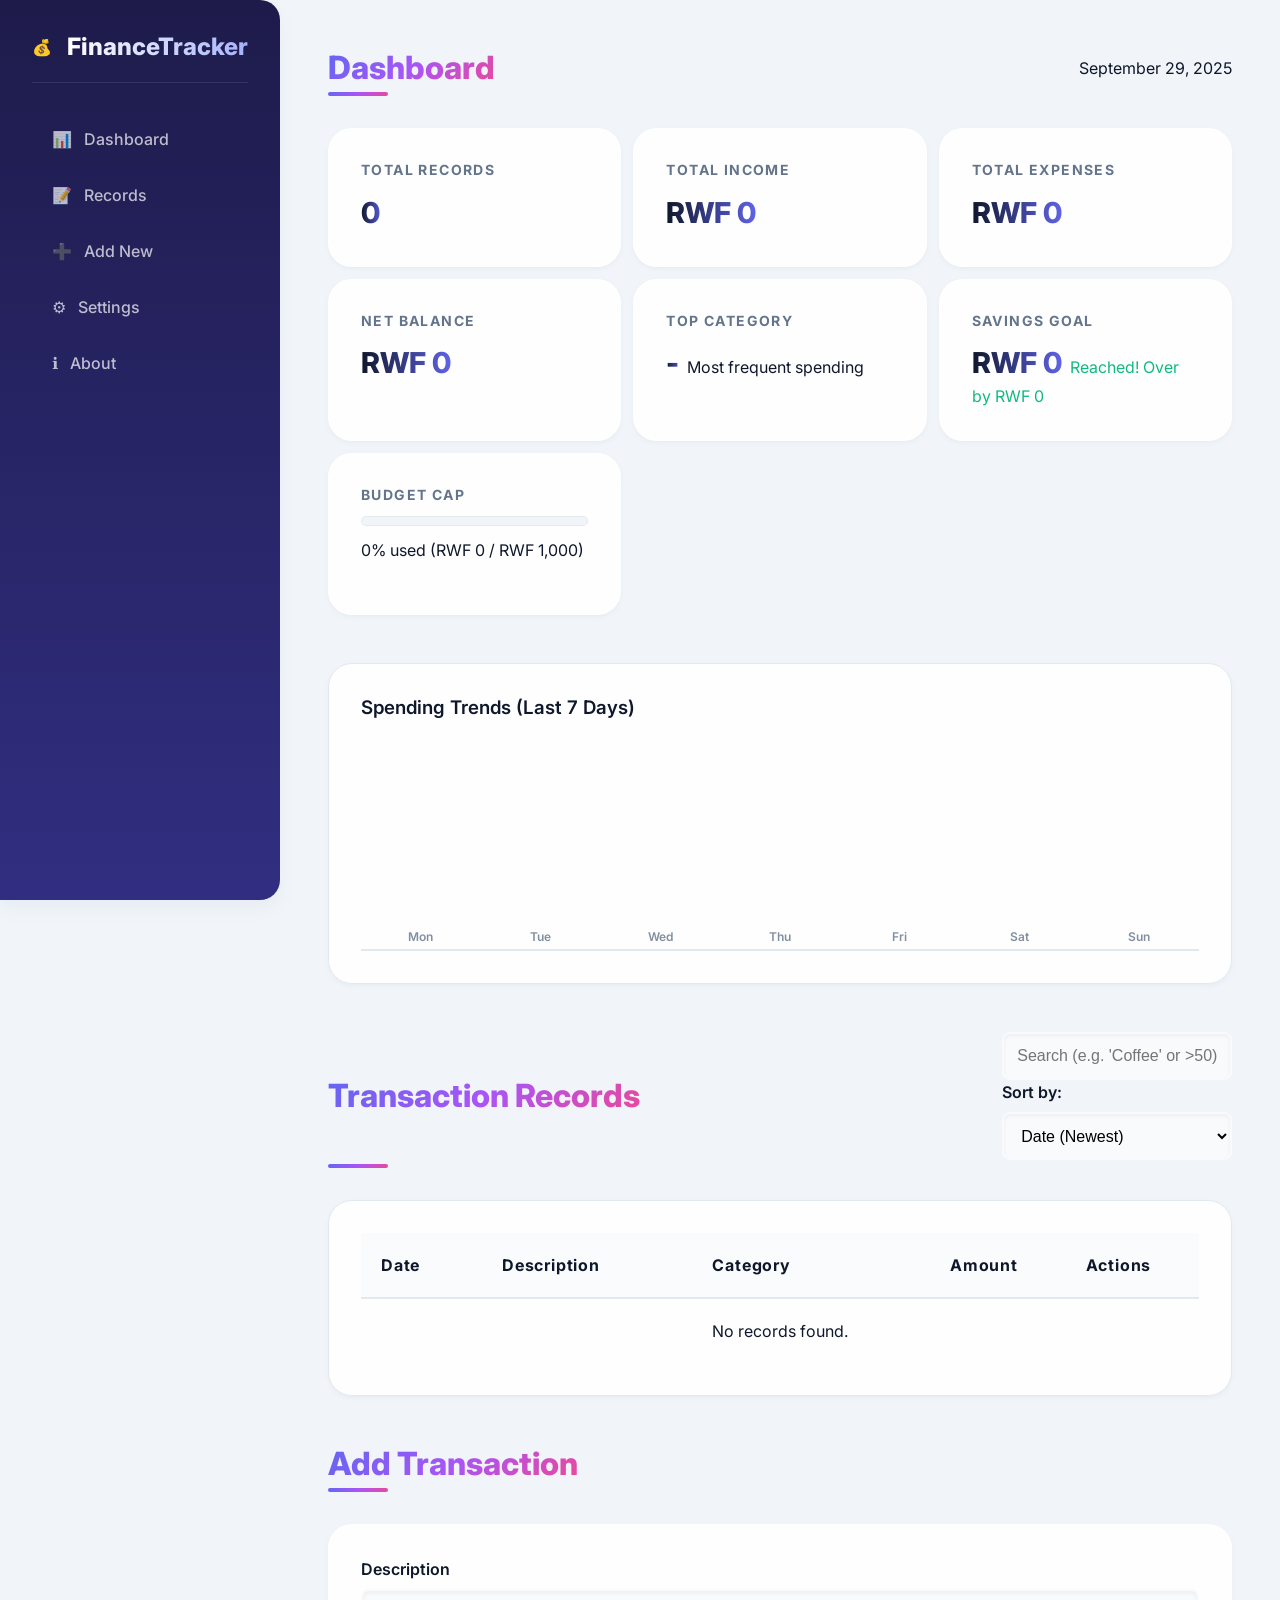
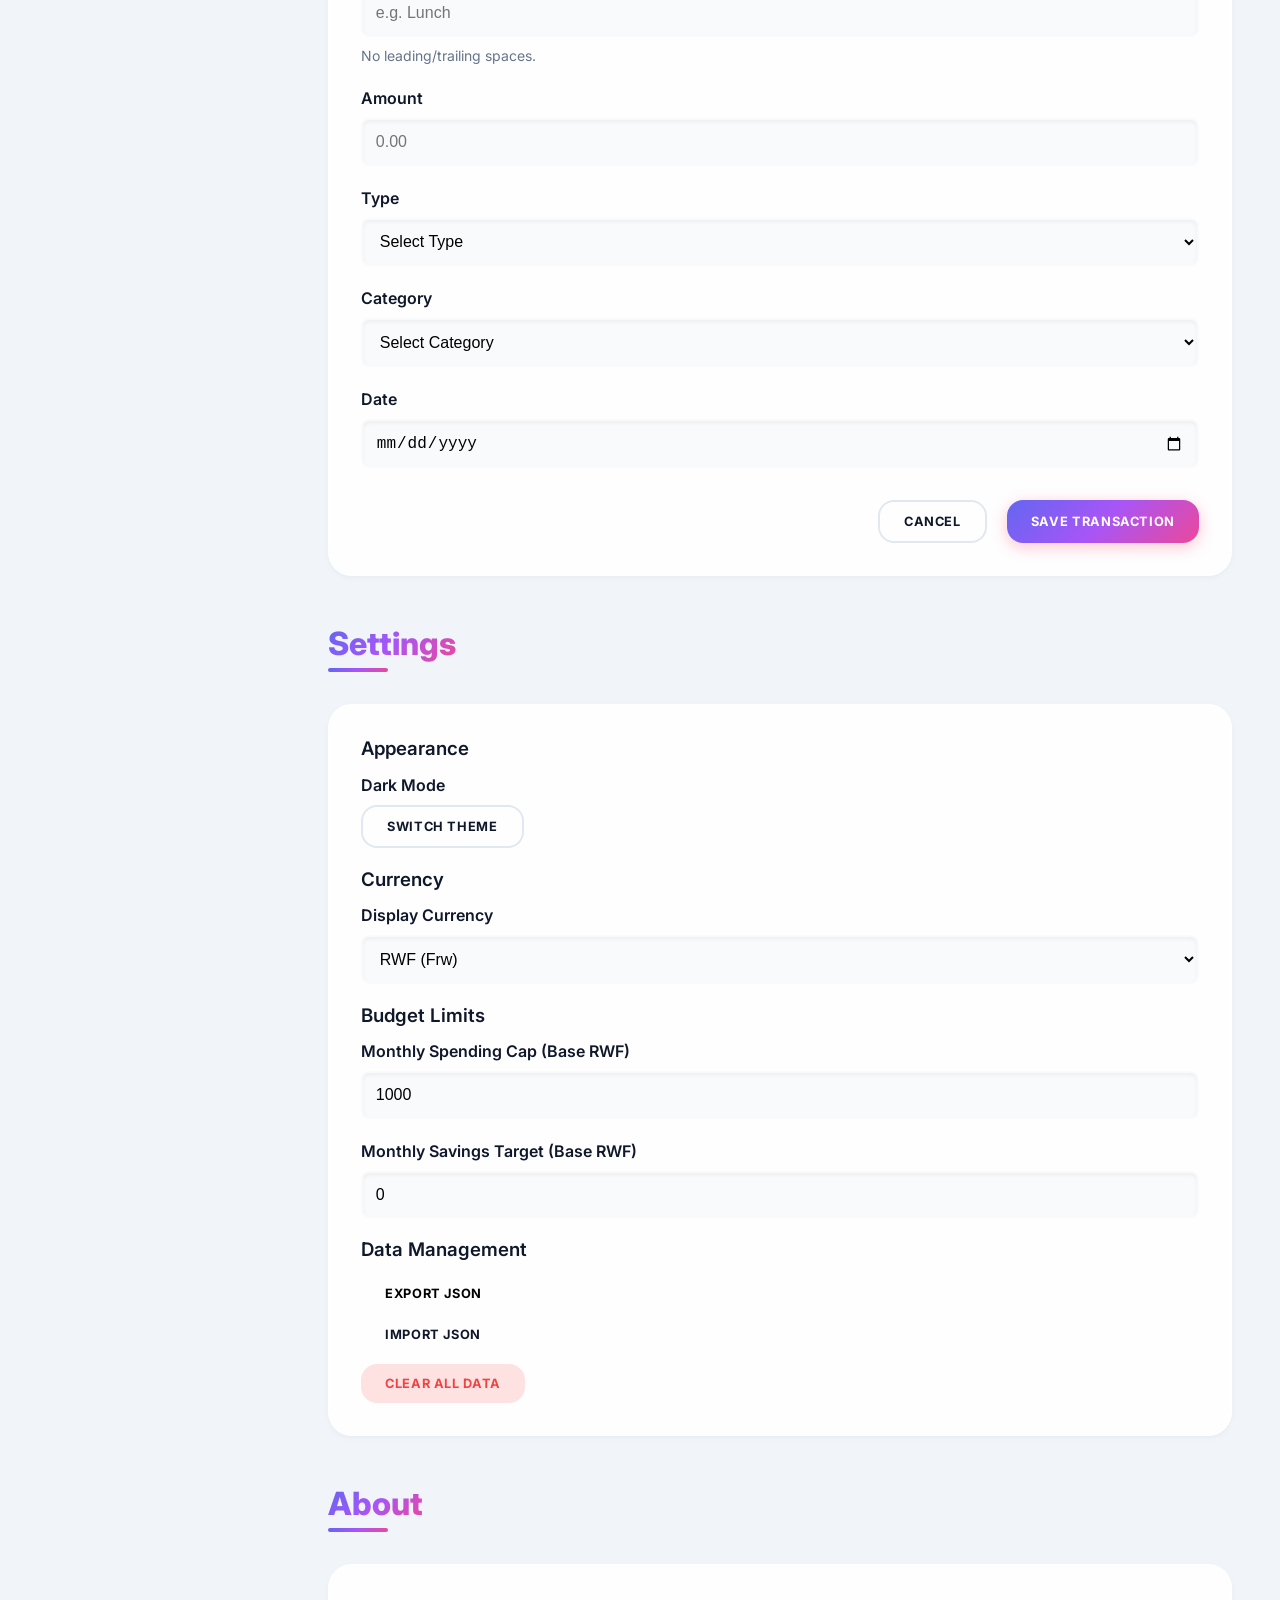
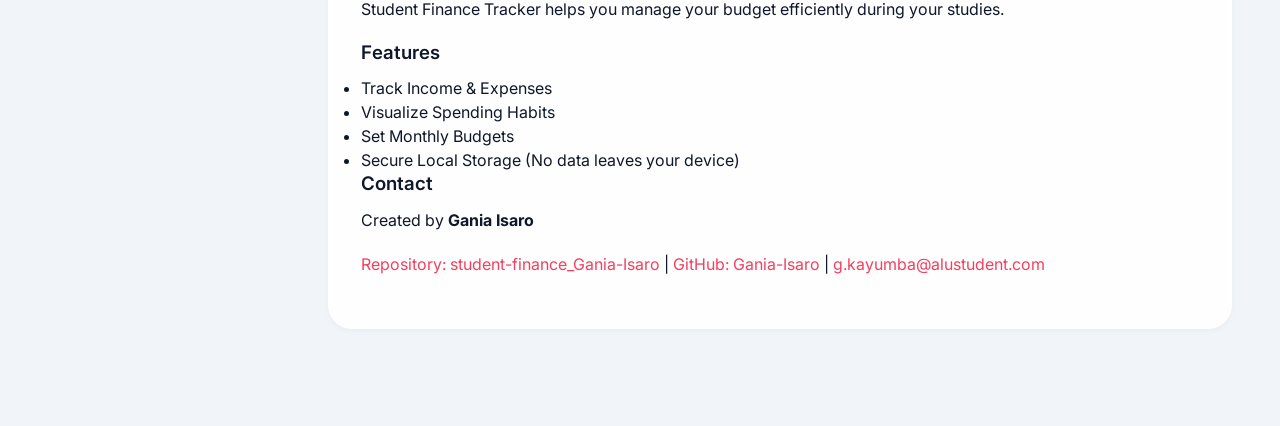
==== commit 77bbdcae: "Fixing errors and structuring README" ====
--- a/index.html
+++ b/index.html
@@ -81,10 +81,19 @@
                         <h3>Total Expenses</h3>
                         <p class="amount">$0.00</p>
                     </div>
+                    <div class="stat-card total-balance">
+                        <h3>Net Balance</h3>
+                        <p class="amount">$0.00</p>
+                    </div>
                     <div class="stat-card top-category">
                         <h3>Top Category</h3>
                         <p class="amount">-</p>
                         <span class="meta">Most frequent spending</span>
+                    </div>
+                    <div class="stat-card savings-goal">
+                        <h3>Savings Goal</h3>
+                        <p class="amount">$0.00</p>
+                        <span class="meta">Remaining: $0.00</span>
                     </div>
                     <div class="stat-card budget">
                         <h3>Budget Cap</h3>
@@ -208,7 +217,8 @@
                         </div>
                         <div class="form-group">
                             <label for="type">Type</label>
-                            <select id="type">
+                            <select id="type" required>
+                                <option value="" disabled selected>Select Type</option>
                                 <option value="expense">Expense</option>
                                 <option value="income">Income</option>
                             </select>
@@ -218,12 +228,14 @@
                     <div class="form-row">
                         <div class="form-group">
                             <label for="category">Category</label>
-                            <select id="category">
+                            <select id="category" required>
+                                <option value="" disabled selected>Select Category</option>
                                 <option value="Food">Food</option>
                                 <option value="Transport">Transport</option>
                                 <option value="Books">Books</option>
                                 <option value="Entertainment">Entertainment</option>
                                 <option value="Fees">Fees</option>
+                                <option value="Income">Income</option>
                                 <option value="Other">Other</option>
                             </select>
                         </div>
@@ -272,6 +284,10 @@
                         <div class="form-group">
                             <label for="budget-cap">Monthly Spending Cap (Base RWF)</label>
                             <input type="number" id="budget-cap" value="1000">
+                        </div>
+                        <div class="form-group">
+                            <label for="savings-target">Monthly Savings Target (Base RWF)</label>
+                            <input type="number" id="savings-target" value="0">
                         </div>
                     </div>
 
@@ -307,6 +323,8 @@
                     <h3>Contact</h3>
                     <p>Created by <strong>Gania Isaro</strong></p>
                     <p>
+                        <a href="https://github.com/Gania-Isaro/student-finance_Gania-Isaro" target="_blank">Repository:
+                            student-finance_Gania-Isaro</a> |
                         <a href="https://github.com/Gania-Isaro" target="_blank">GitHub: Gania-Isaro</a> |
                         <a href="mailto:g.kayumba@alustudent.com">g.kayumba@alustudent.com</a>
                     </p>
--- a/styles/layout.css
+++ b/styles/layout.css
@@ -93,8 +93,10 @@
     padding: var(--spacing-lg);
     max-width: 1400px;
     width: 100%;
+    /* Mobile default */
+    min-width: 0;
+    /* Prevent flex blowout */
     margin: 0 auto;
-    /* Removed display:none logic to fix "Empty Page" */
 }
 
 /* View Sections - Stacked with spacing */
@@ -148,6 +150,8 @@
 
     .main-content {
         padding: var(--spacing-xl);
+        width: auto;
+        /* Let flex handle it */
     }
 
     #sidebar-toggle:checked~.app-container .sidebar {
--- a/styles/components.css
+++ b/styles/components.css
@@ -37,7 +37,8 @@
 .stats-grid {
     display: grid;
     grid-template-columns: 1fr;
-    gap: var(--spacing-md);
+    gap: var(--spacing-sm);
+    /* Tighter gap on small mobile */
     margin-bottom: var(--spacing-xl);
 }
 
@@ -74,8 +75,8 @@
 }
 
 .stat-card .amount {
-    font-size: 2.5rem;
-    /* Bigger impact */
+    font-size: 1.8rem;
+    /* Reduced further to prevent clipping on small desktops */
     font-weight: 800;
     color: var(--text-main);
     margin: 0;
@@ -83,6 +84,9 @@
     -webkit-background-clip: text;
     background-clip: text;
     -webkit-text-fill-color: transparent;
+    padding-right: 4px;
+    /* Prevents right-edge clipping */
+    display: inline-block;
 }
 
 .stat-card .trend.positive {
@@ -122,6 +126,7 @@
     border: 1px solid var(--border-color);
     max-width: 100%;
     /* Ensure it doesn't break layout */
+    margin-top: var(--spacing-md);
 }
 
 .data-table {
@@ -180,14 +185,29 @@
     color: #166534;
 }
 
+.category-entertainment {
+    background: #f3e8ff;
+    color: #6b21a8;
+}
+
+.category-fees {
+    background: #ffedd5;
+    color: #9a3412;
+}
+
+.category-other {
+    background: #f1f5f9;
+    color: #475569;
+}
+
 .amount-positive {
     color: var(--success-color);
     font-weight: 700;
 }
 
 .amount-negative {
-    color: var(--text-main);
-    font-weight: 600;
+    color: var(--danger-color);
+    font-weight: 700;
 }
 
 /* Inputs & Forms */
@@ -360,7 +380,8 @@
 
 @media (min-width: 1024px) {
     .stats-grid {
-        grid-template-columns: repeat(4, 1fr);
+        grid-template-columns: repeat(auto-fit, minmax(280px, 1fr));
+        /* Allow wrapping instead of forcing 4 columns */
     }
 }
 
@@ -384,12 +405,15 @@
 
     .data-table td {
         text-align: right;
-        padding-left: 50%;
+        padding-left: 45%;
+        /* Slightly reduced to give more room to labels */
         position: relative;
         border-bottom: 1px solid #f1f5f9;
         display: flex;
         justify-content: space-between;
         align-items: center;
+        word-wrap: break-word;
+        overflow-wrap: break-word;
     }
 
     .data-table td::before {
@@ -397,6 +421,8 @@
         font-weight: 700;
         color: var(--text-muted);
         text-align: left;
+        margin-right: var(--spacing-sm);
+        flex-shrink: 0;
     }
 
     .data-table td:last-child {
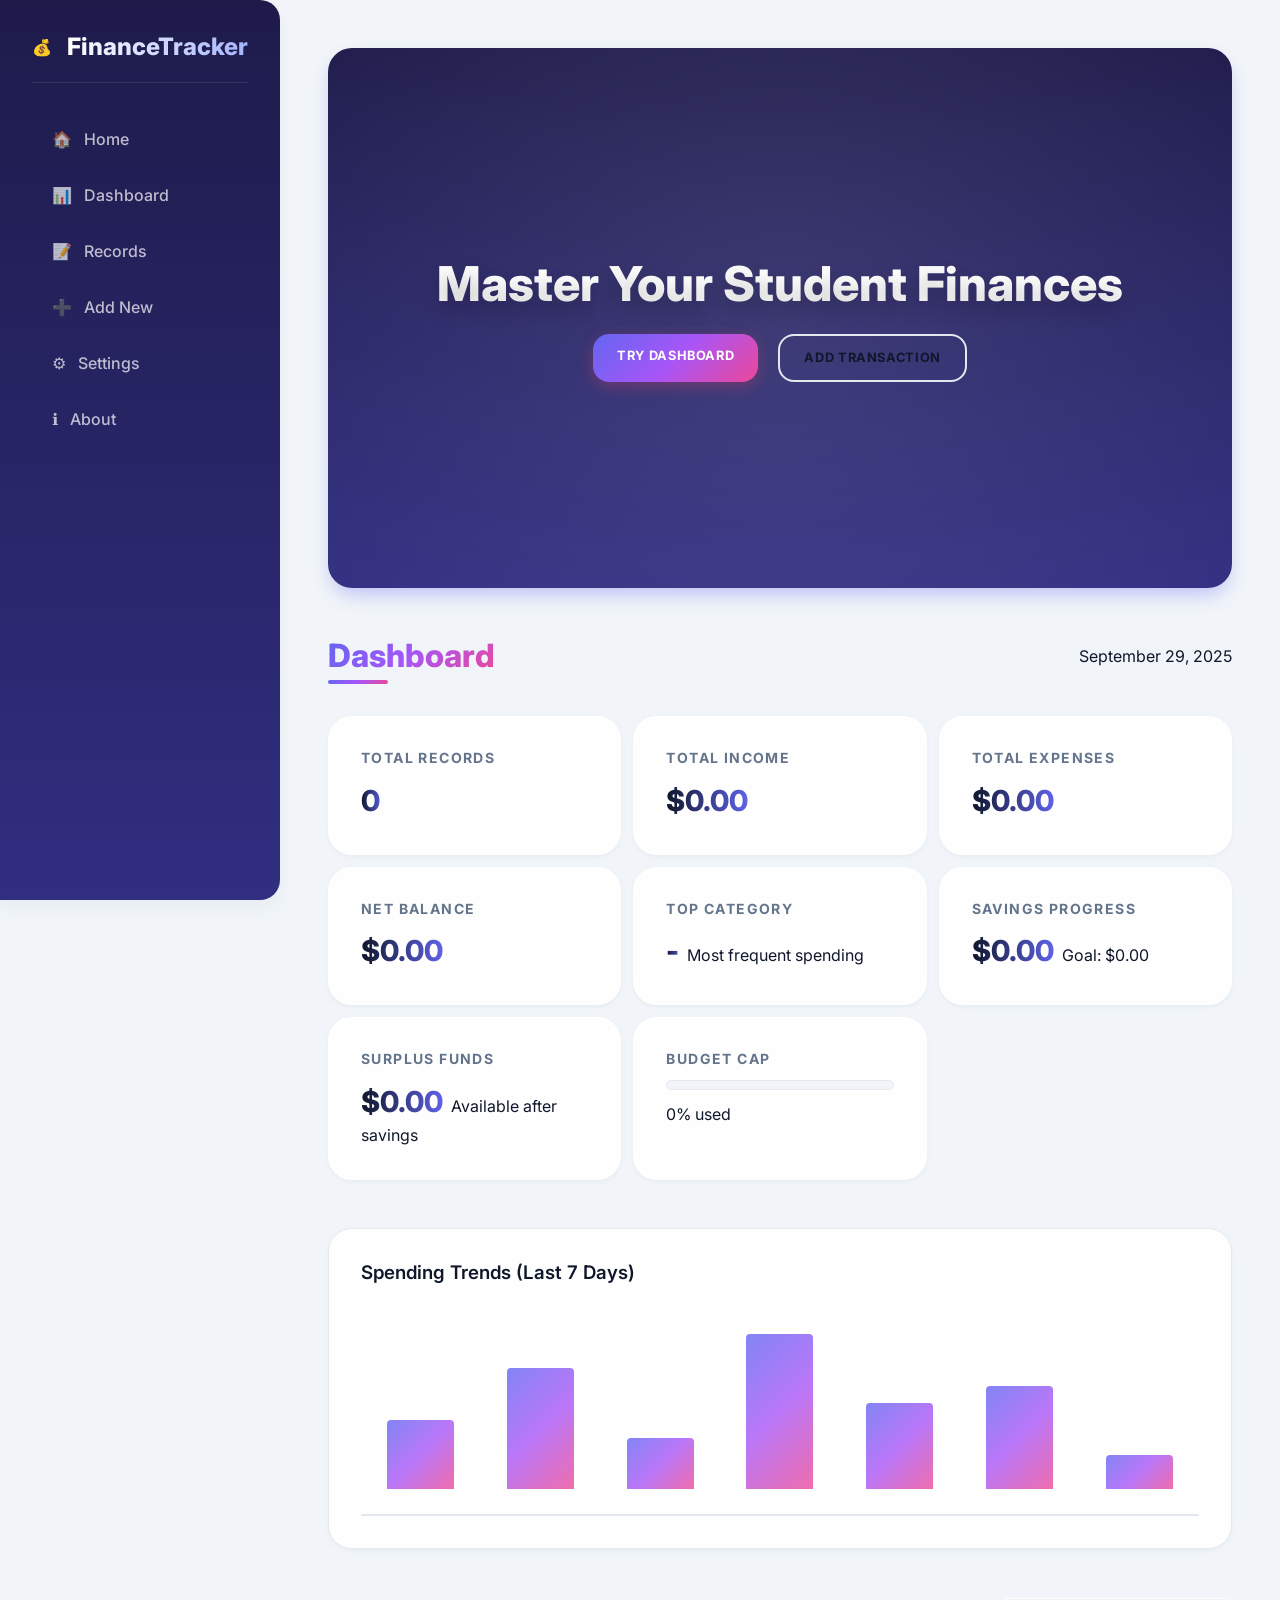
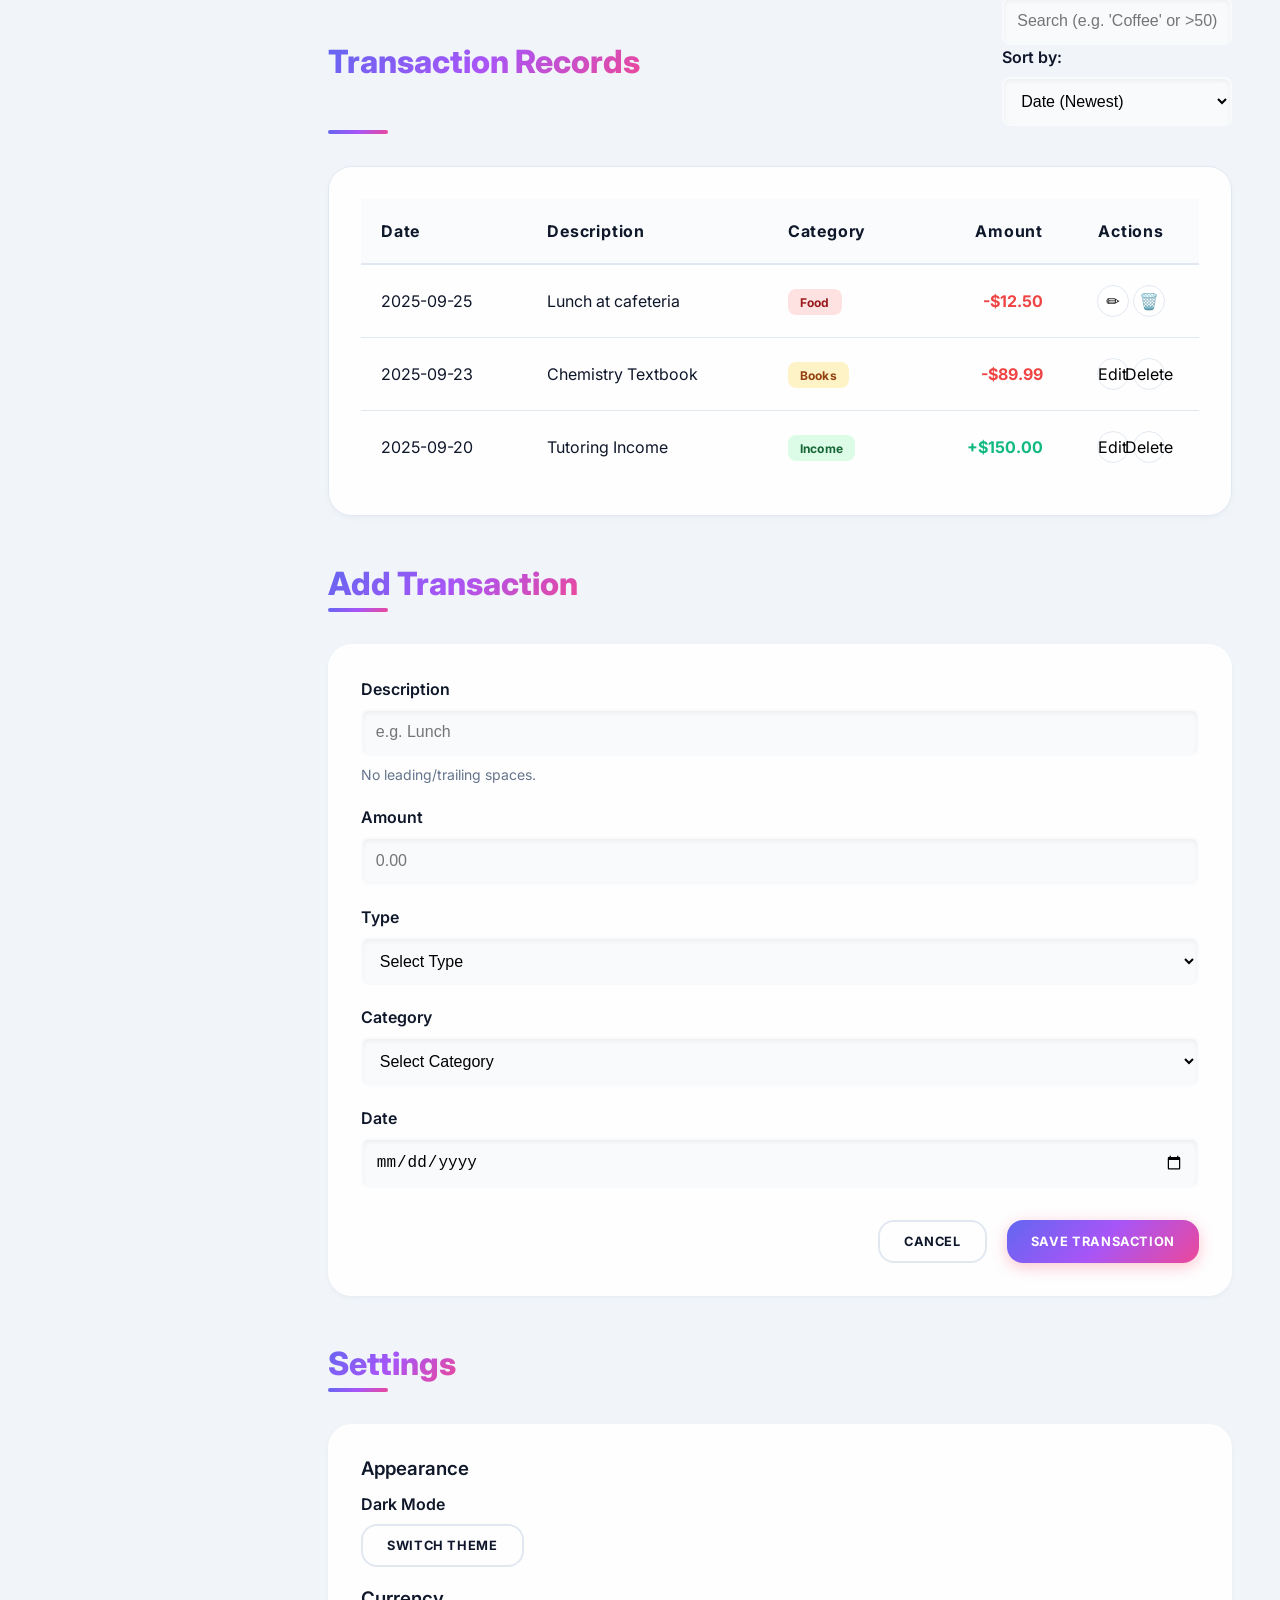
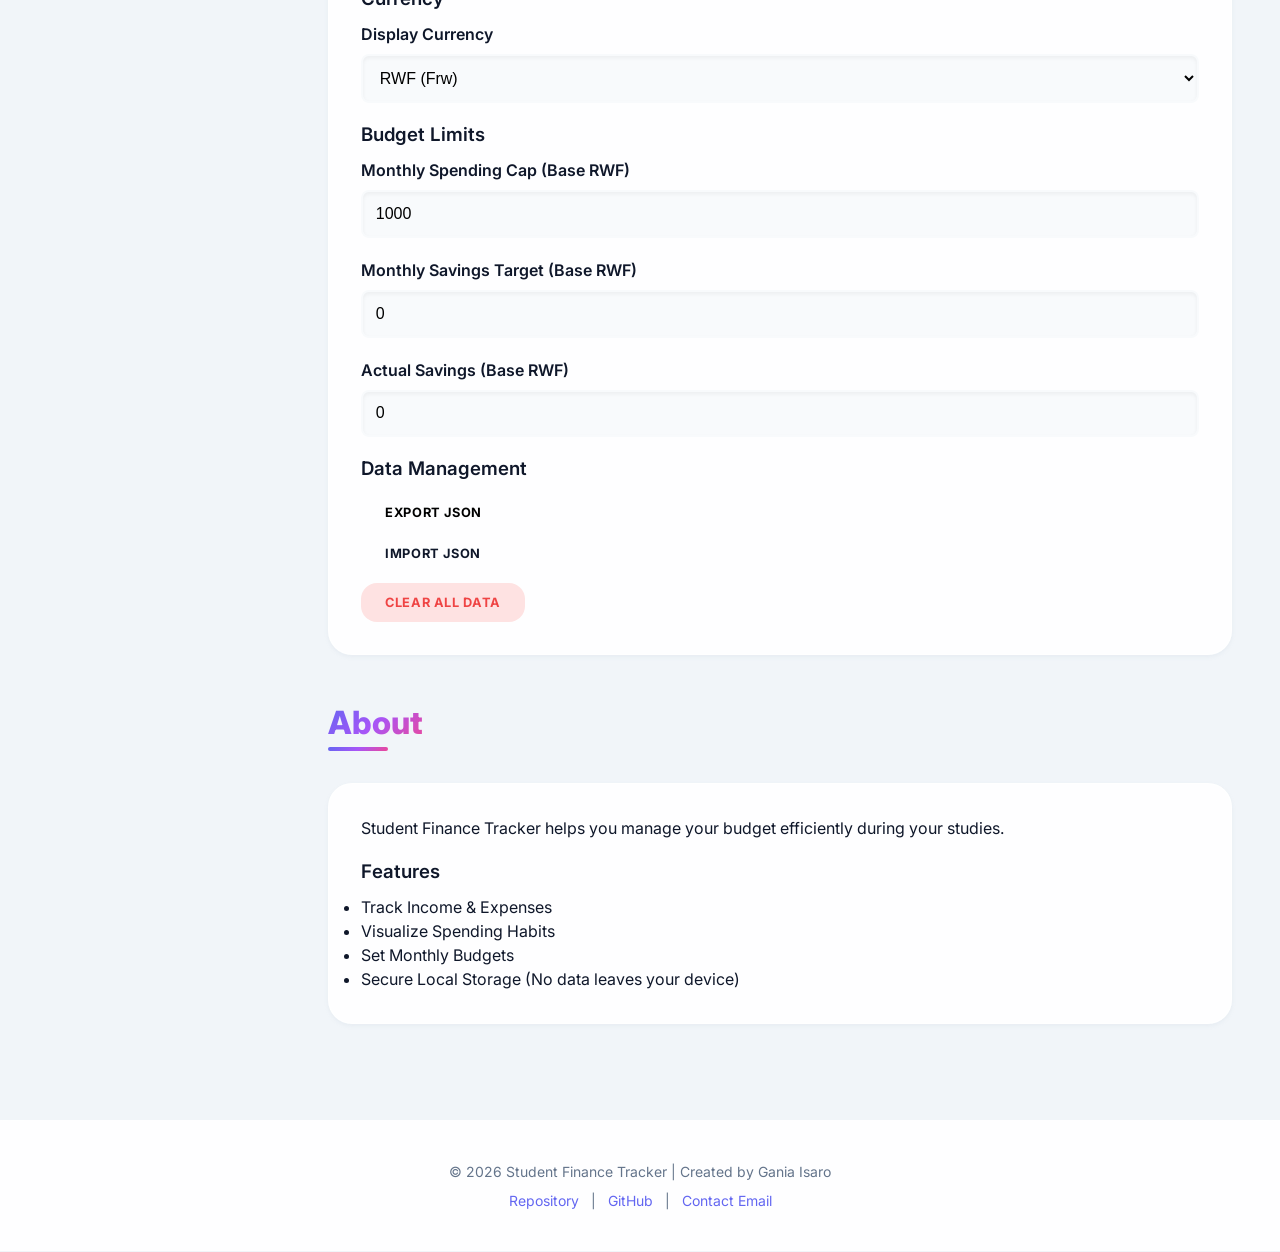
==== commit 211e0c99: "Finalised" ====
--- a/index.html
+++ b/index.html
@@ -7,12 +7,12 @@
     <meta name="description" content="A simple, responsive student finance tracker to manage budgets and transactions.">
     <title>Student Finance Tracker</title>
 
-    <!-- Google Fonts for better typography -->
+    <!-- Fonts for the text -->
     <link rel="preconnect" href="https://fonts.googleapis.com">
     <link rel="preconnect" href="https://fonts.gstatic.com" crossorigin>
     <link href="https://fonts.googleapis.com/css2?family=Inter:wght@300;400;500;600;700&display=swap" rel="stylesheet">
 
-    <!-- Custom styles for a premium look -->
+    <!-- The style files for colors and design -->
     <link rel="stylesheet" href="styles/variables.css">
     <link rel="stylesheet" href="styles/base.css">
     <link rel="stylesheet" href="styles/layout.css">
@@ -21,13 +21,13 @@
 
 <body>
     <input type="checkbox" id="sidebar-toggle" class="visually-hidden">
-    <a href="#main-content" class="skip-link">Skip to main content</a>
-
-    <!-- ARIA Live Region for Status Updates -->
+    <a href="#dashboard" class="skip-link">Skip to main content</a>
+
+    <!-- This area is for status messages -->
     <div id="status-message" role="status" aria-live="polite" class="visually-hidden"></div>
 
     <div class="app-container">
-        <!-- Sidebar Navigation - Access all key areas -->
+        <!-- This is the side menu -->
         <nav class="sidebar" aria-label="Main Navigation">
             <div class="sidebar-header">
                 <span class="logo-icon">💰</span>
@@ -38,6 +38,9 @@
             </div>
 
             <ul class="nav-links">
+                <li><a href="#home" class="nav-link">
+                        <span class="icon">🏠</span> Home
+                    </a></li>
                 <li><a href="#dashboard" class="nav-link">
                         <span class="icon">📊</span> Dashboard
                     </a></li>
@@ -58,10 +61,21 @@
 
         </nav>
 
-        <!-- Main Content Area - Where the data lives -->
+        <!-- This is the main part of the page -->
         <main id="main-content" class="main-content">
 
-            <!-- Dashboard Section - Overview of financial health -->
+            <!-- The welcome section -->
+            <section id="home" class="view-section hero-section">
+                <div class="hero-content">
+                    <h2>Master Your Student Finances</h2>
+                    <div class="hero-actions">
+                        <a href="#dashboard" class="btn btn-primary">Try Dashboard</a>
+                        <a href="#add-transaction" class="btn btn-secondary">Add Transaction</a>
+                    </div>
+                </div>
+            </section>
+
+            <!-- The dashboard section with all the stats -->
             <section id="dashboard" class="view-section">
                 <header class="section-header">
                     <h2>Dashboard</h2>
@@ -91,9 +105,14 @@
                         <span class="meta">Most frequent spending</span>
                     </div>
                     <div class="stat-card savings-goal">
-                        <h3>Savings Goal</h3>
-                        <p class="amount">$0.00</p>
-                        <span class="meta">Remaining: $0.00</span>
+                        <h3>Savings Progress</h3>
+                        <p class="amount">$0.00</p>
+                        <span class="meta">Goal: $0.00</span>
+                    </div>
+                    <div class="stat-card surplus-funds">
+                        <h3>Surplus Funds</h3>
+                        <p class="amount">$0.00</p>
+                        <span class="meta">Available after savings</span>
                     </div>
                     <div class="stat-card budget">
                         <h3>Budget Cap</h3>
@@ -104,7 +123,7 @@
                     </div>
                 </div>
 
-                <!-- Chart Placeholder - Visualizing spending trends -->
+                <!-- A chart to show spending over 7 days -->
                 <div class="chart-container">
                     <h3>Spending Trends (Last 7 Days)</h3>
                     <div class="chart-placeholder">
@@ -126,14 +145,15 @@
                 </div>
             </section>
 
-            <!-- Records Section - Detailed list of all transactions -->
+            <!-- The section that lists all your transactions -->
             <section id="records" class="view-section">
                 <header class="section-header">
                     <h2>Transaction Records</h2>
                     <div class="actions">
                         <div class="search-box">
                             <label for="search" class="visually-hidden">Search transactions</label>
-                            <input type="text" id="search" placeholder="Search (e.g. 'Coffee' or >50)">
+                            <input type="text" id="search" placeholder="Search (e.g. 'Coffee' or >50)"
+                                autocomplete="off">
                         </div>
                         <div class="sort-controls">
                             <label for="sort">Sort by:</label>
@@ -149,7 +169,7 @@
                     </div>
                 </header>
 
-                <!-- Responsive Table - Adapts to mobile screens -->
+                <!-- The table that holds your data -->
                 <div class="table-container">
                     <table class="data-table">
                         <thead>
@@ -179,8 +199,8 @@
                                 <td data-label="Category"><span class="badge category-books">Books</span></td>
                                 <td data-label="Amount" class="text-right amount-negative">-$89.99</td>
                                 <td data-label="Actions" class="text-center">
-                                    <button class="btn-icon edit" aria-label="Edit">✏️</button>
-                                    <button class="btn-icon delete" aria-label="Delete">🗑️</button>
+                                    <button class="btn-icon edit" aria-label="Edit">Edit</button>
+                                    <button class="btn-icon delete" aria-label="Delete">Delete</button>
                                 </td>
                             </tr>
                             <tr>
@@ -189,8 +209,8 @@
                                 <td data-label="Category"><span class="badge category-income">Income</span></td>
                                 <td data-label="Amount" class="text-right amount-positive">+$150.00</td>
                                 <td data-label="Actions" class="text-center">
-                                    <button class="btn-icon edit" aria-label="Edit">✏️</button>
-                                    <button class="btn-icon delete" aria-label="Delete">🗑️</button>
+                                    <button class="btn-icon edit" aria-label="Edit">Edit</button>
+                                    <button class="btn-icon delete" aria-label="Delete">Delete</button>
                                 </td>
                             </tr>
                         </tbody>
@@ -198,7 +218,7 @@
                 </div>
             </section>
 
-            <!-- Add Transaction Section - Form to input new expenses/income -->
+            <!-- The section to add a new transaction -->
             <section id="add-transaction" class="view-section">
                 <header class="section-header">
                     <h2>Add Transaction</h2>
@@ -246,13 +266,13 @@
                     </div>
 
                     <div class="form-actions">
-                        <button type="button" class="btn btn-secondary">Cancel</button>
+                        <button type="button" id="cancel-transaction" class="btn btn-secondary">Cancel</button>
                         <button type="submit" class="btn btn-primary">Save Transaction</button>
                     </div>
                 </form>
             </section>
 
-            <!-- Settings Section - Configure currency and budget limits -->
+            <!-- The settings section to change app options -->
             <section id="settings" class="view-section">
                 <header class="section-header">
                     <h2>Settings</h2>
@@ -282,12 +302,16 @@
                     <div class="setting-item">
                         <h3>Budget Limits</h3>
                         <div class="form-group">
-                            <label for="budget-cap">Monthly Spending Cap (Base RWF)</label>
+                            <label for="budget-cap" class="cap-label">Monthly Spending Cap (Base RWF)</label>
                             <input type="number" id="budget-cap" value="1000">
                         </div>
                         <div class="form-group">
-                            <label for="savings-target">Monthly Savings Target (Base RWF)</label>
+                            <label for="savings-target" class="target-label">Monthly Savings Target (Base RWF)</label>
                             <input type="number" id="savings-target" value="0">
+                        </div>
+                        <div class="form-group">
+                            <label for="actual-savings" class="actual-label">Actual Savings (Base RWF)</label>
+                            <input type="number" id="actual-savings" value="0">
                         </div>
                     </div>
 
@@ -304,7 +328,7 @@
                 </div>
             </section>
 
-            <!-- About Section - Project info and contact details -->
+            <!-- The about section with project information -->
             <section id="about" class="view-section">
                 <header class="section-header">
                     <h2>About</h2>
@@ -320,22 +344,24 @@
                     </ul>
 
 
-                    <h3>Contact</h3>
-                    <p>Created by <strong>Gania Isaro</strong></p>
-                    <p>
-                        <a href="https://github.com/Gania-Isaro/student-finance_Gania-Isaro" target="_blank">Repository:
-                            student-finance_Gania-Isaro</a> |
-                        <a href="https://github.com/Gania-Isaro" target="_blank">GitHub: Gania-Isaro</a> |
-                        <a href="mailto:g.kayumba@alustudent.com">g.kayumba@alustudent.com</a>
-                    </p>
                 </div>
             </section>
 
         </main>
     </div>
 
-    <!-- Main Logic (Pending Implementation) -->
-    <!-- Main Logic: Loading scripts sequentially for file:// support (no ES Modules) -->
+    <footer class="app-footer">
+        <div class="footer-content">
+            <p>&copy; 2026 Student Finance Tracker | Created by Gania Isaro</p>
+            <p>
+                <a href="https://github.com/Gania-Isaro/student-finance_Gania-Isaro" target="_blank">Repository</a> |
+                <a href="https://github.com/Gania-Isaro" target="_blank">GitHub</a> |
+                <a href="mailto:g.kayumba@alustudent.com">Contact Email</a>
+            </p>
+        </div>
+    </footer>
+
+    <!-- Load the JavaScript files -->
     <script src="scripts/utils.js"></script>
     <script src="scripts/storage.js"></script>
     <script src="scripts/validators.js"></script>
--- a/styles/base.css
+++ b/styles/base.css
@@ -85,15 +85,25 @@
 }
 
 .skip-link {
-    position: absolute;
-    top: -40px;
-    left: 0;
-    background: var(--primary-color);
-    color: white;
-    padding: 8px;
-    z-index: 100;
+    position: fixed;
+    top: -100px;
+    left: 50%;
+    transform: translateX(-50%);
+    background: var(--primary-dark);
+    color: #ffffff;
+    padding: 1rem 2rem;
+    z-index: 9999;
+    font-weight: 800;
+    text-decoration: none;
+    border-radius: 0 0 12px 12px;
+    box-shadow: 0 4px 20px rgba(0, 0, 0, 0.3);
+    border: 2px solid var(--primary-color);
+    border-top: none;
+    transition: top 0.4s cubic-bezier(0.18, 0.89, 0.32, 1.28);
 }
 
 .skip-link:focus {
     top: 0;
+    outline: 3px solid var(--accent-color);
+    outline-offset: 4px;
 }
--- a/styles/components.css
+++ b/styles/components.css
@@ -31,6 +31,76 @@
     height: 4px;
     background: var(--accent-gradient);
     border-radius: 2px;
+}
+
+/* Hero Section Styles */
+.hero-section {
+    min-height: 60vh;
+    display: flex;
+    align-items: center;
+    justify-content: center;
+    text-align: center;
+    background: var(--sidebar-gradient);
+    border-radius: var(--radius-lg);
+    color: white;
+    padding: var(--spacing-xl);
+    margin-bottom: var(--spacing-xl);
+    box-shadow: var(--shadow-colored);
+    overflow: hidden;
+    position: relative;
+}
+
+.hero-content {
+    max-width: 800px;
+    z-index: 1;
+}
+
+.hero-section h2 {
+    font-size: 3rem;
+    font-weight: 800;
+    margin-bottom: var(--spacing-md);
+    background: white;
+    -webkit-background-clip: text;
+    background-clip: text;
+    -webkit-text-fill-color: transparent;
+    text-shadow: 0 10px 20px rgba(0, 0, 0, 0.2);
+}
+
+.hero-section p {
+    font-size: var(--font-size-lg);
+    opacity: 0.9;
+    margin-bottom: var(--spacing-lg);
+    max-width: 600px;
+    margin-left: auto;
+    margin-right: auto;
+}
+
+.hero-actions {
+    display: flex;
+    gap: var(--spacing-md);
+    justify-content: center;
+    flex-wrap: wrap;
+}
+
+.hero-section::before {
+    content: '';
+    position: absolute;
+    top: -50%;
+    left: -50%;
+    width: 200%;
+    height: 200%;
+    background: radial-gradient(circle, rgba(255, 255, 255, 0.1) 0%, transparent 60%);
+    animation: rotate 20s linear infinite;
+}
+
+@keyframes rotate {
+    from {
+        transform: rotate(0deg);
+    }
+
+    to {
+        transform: rotate(360deg);
+    }
 }
 
 /* Stats Grid */
@@ -385,14 +455,23 @@
     }
 }
 
-/* Mobile Table: Card View - DISABLED to show headers */
+/* Mobile Table: Card View */
 @media (max-width: 767px) {
-    /* 
+    .section-header {
+        flex-direction: column;
+        align-items: flex-start;
+    }
+
+    .section-header .actions {
+        width: 100%;
+        display: flex;
+        flex-direction: column;
+        gap: var(--spacing-sm);
+    }
+
     .data-table thead {
         display: none;
-    } 
-    */
-
+    }
 
     .data-table tr {
         margin-bottom: var(--spacing-md);
@@ -401,19 +480,18 @@
         background: var(--background-card);
         padding: var(--spacing-sm);
         box-shadow: var(--shadow-sm);
+        display: block;
     }
 
     .data-table td {
         text-align: right;
-        padding-left: 45%;
-        /* Slightly reduced to give more room to labels */
+        padding: var(--spacing-sm);
         position: relative;
         border-bottom: 1px solid #f1f5f9;
         display: flex;
         justify-content: space-between;
         align-items: center;
-        word-wrap: break-word;
-        overflow-wrap: break-word;
+        width: 100%;
     }
 
     .data-table td::before {
@@ -421,13 +499,40 @@
         font-weight: 700;
         color: var(--text-muted);
         text-align: left;
-        margin-right: var(--spacing-sm);
-        flex-shrink: 0;
+        margin-right: var(--spacing-md);
+        flex-basis: 40%;
     }
 
     .data-table td:last-child {
         border-bottom: 0;
-        justify-content: flex-end;
-        gap: var(--spacing-sm);
-    }
+        justify-content: center;
+        gap: var(--spacing-md);
+        padding-top: var(--spacing-md);
+    }
+}
+
+/* Footer Styles */
+.app-footer {
+    padding: var(--spacing-lg);
+    background: var(--background-card);
+    border-top: 1px solid rgba(255, 255, 255, 0.1);
+    text-align: center;
+    backdrop-filter: blur(10px);
+    margin-top: auto;
+}
+
+.app-footer p {
+    margin: var(--spacing-xs) 0;
+    font-size: var(--font-size-sm);
+    color: var(--text-muted);
+}
+
+.app-footer a {
+    color: var(--primary-color);
+    text-decoration: none;
+    margin: 0 var(--spacing-xs);
+}
+
+.app-footer a:hover {
+    text-decoration: underline;
 }
